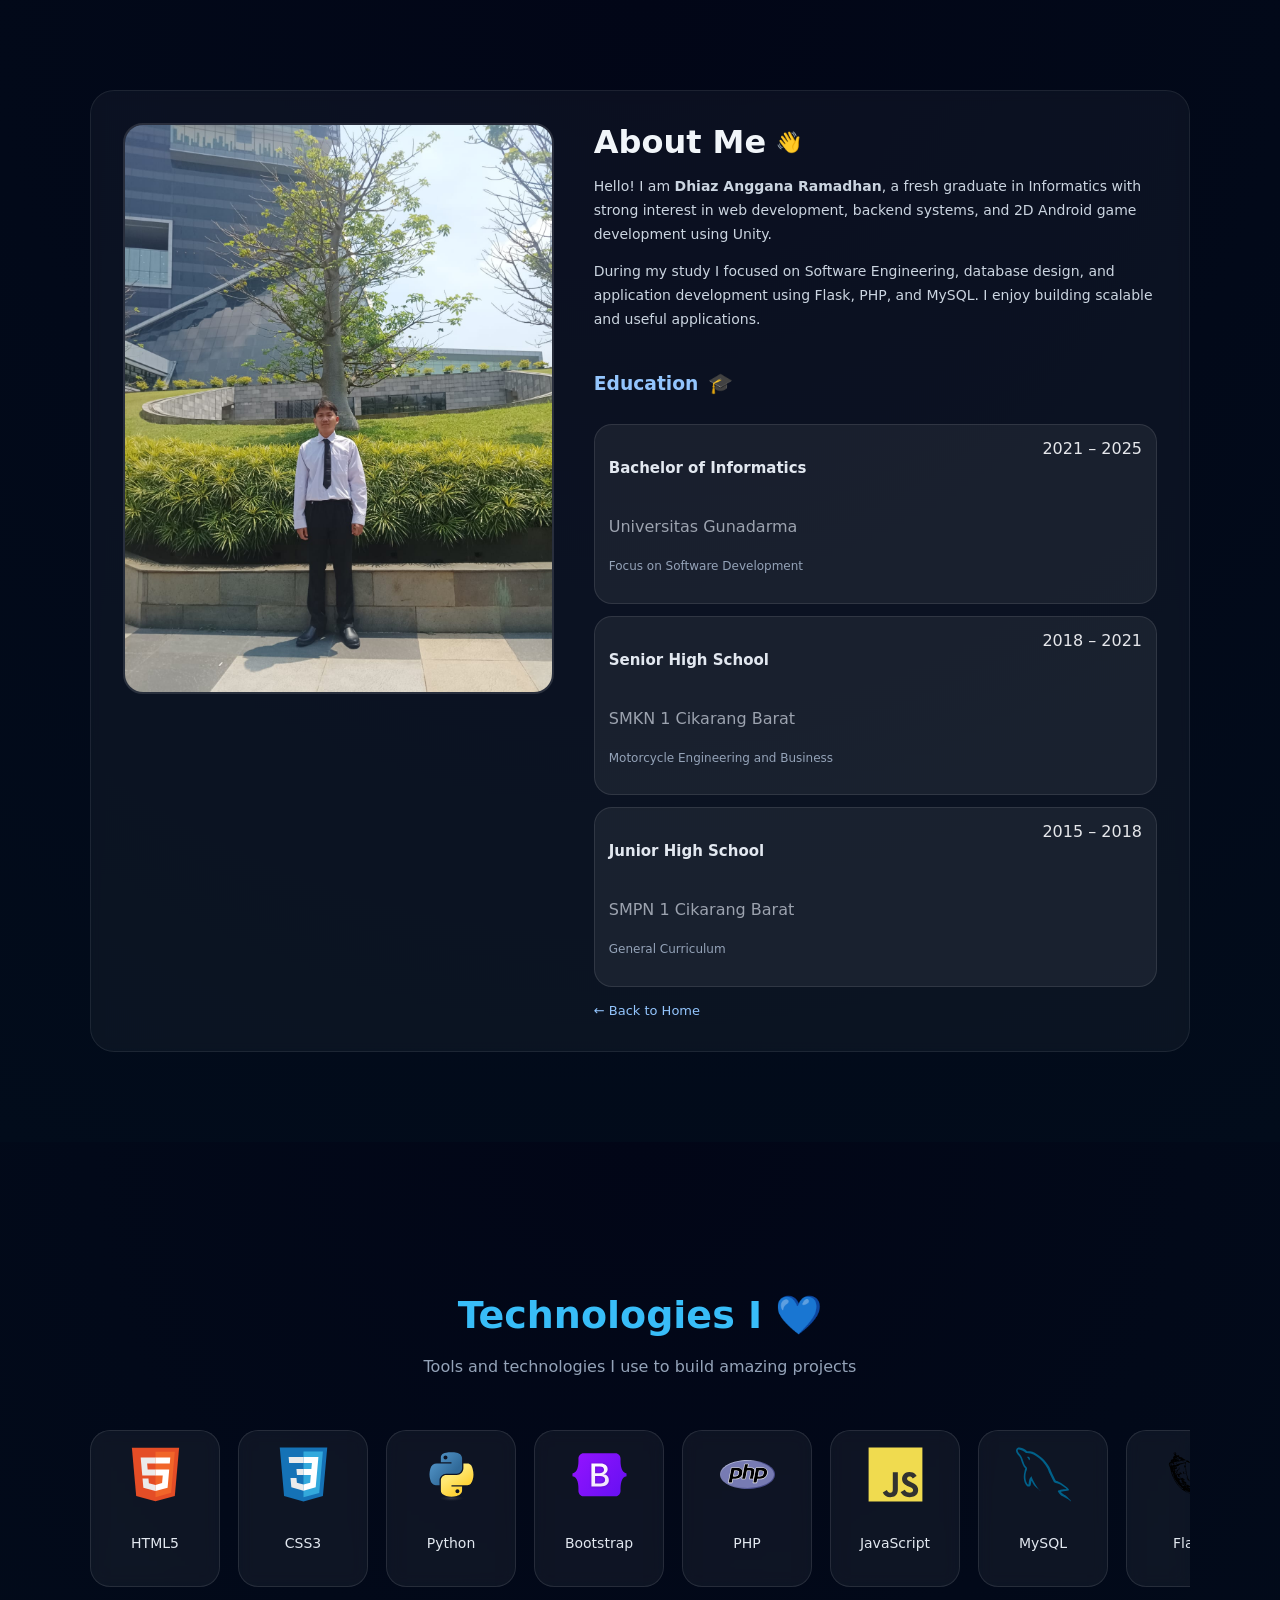
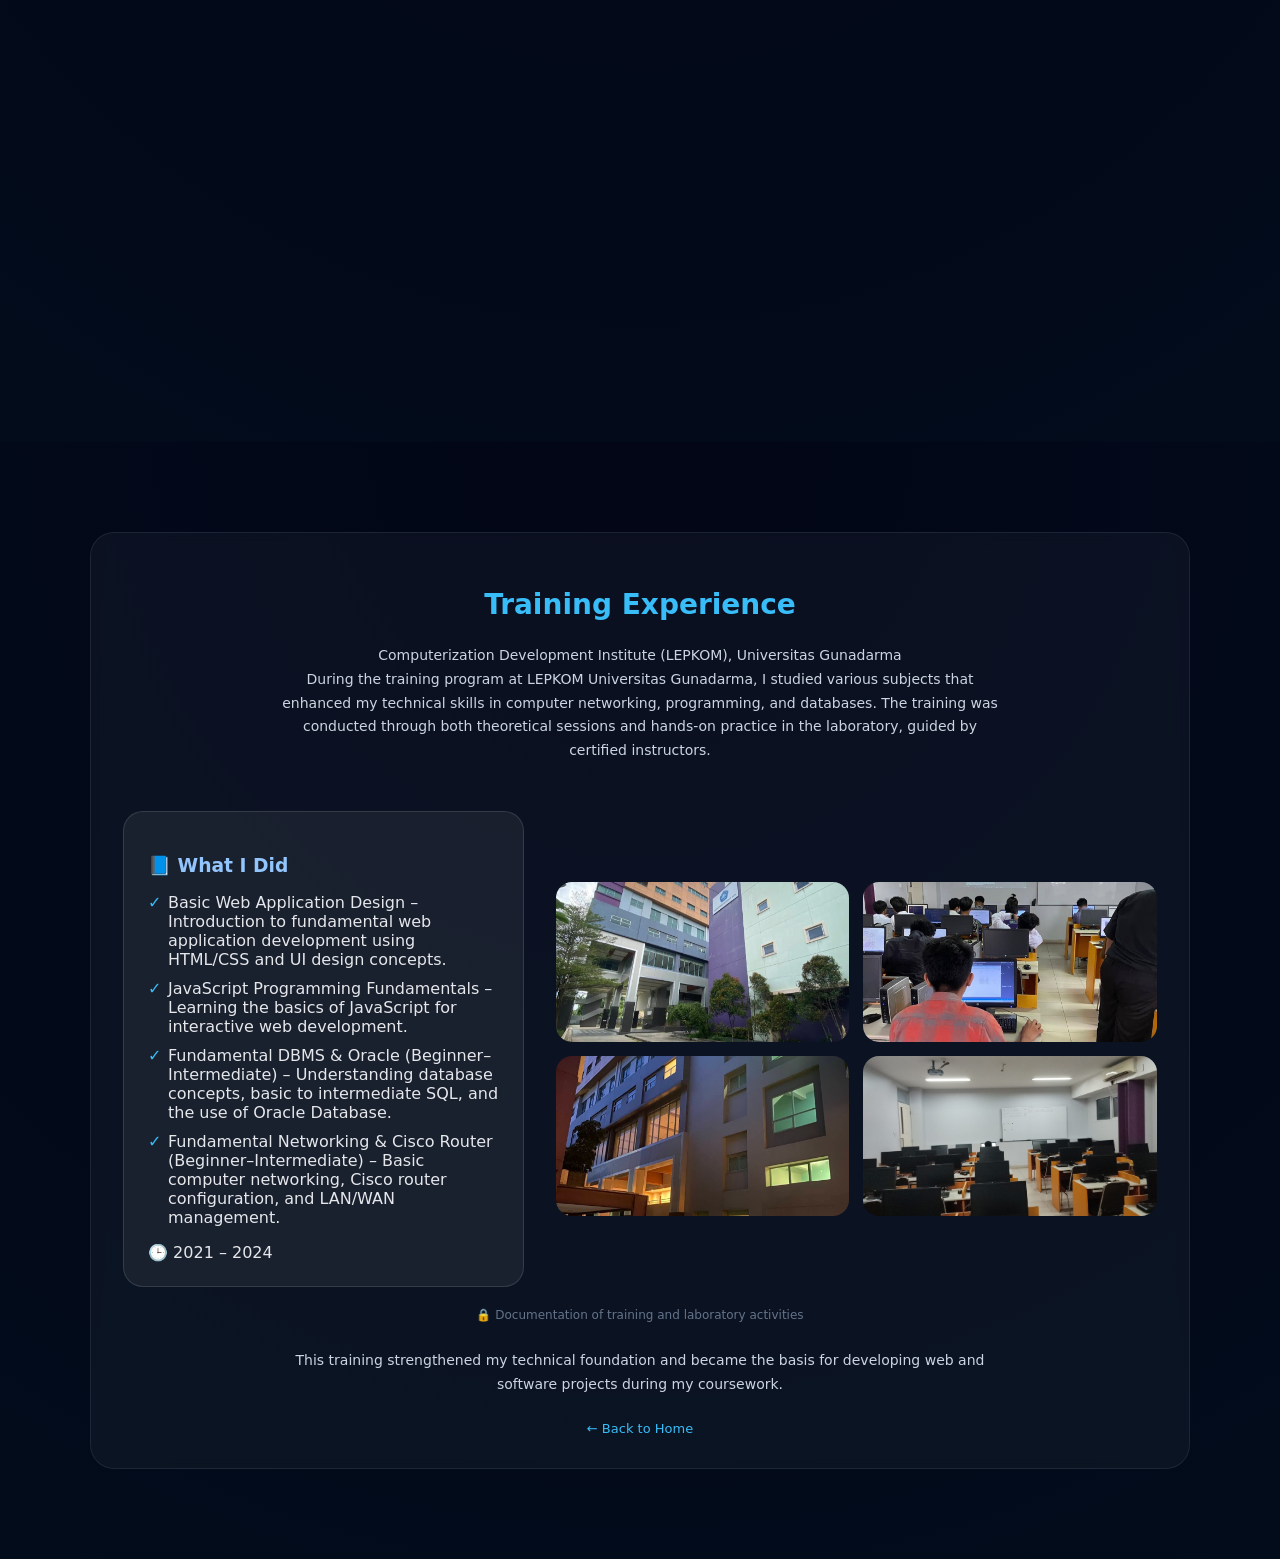
==== about-view.html @ 8e1c412b "Update portofolio" ====
<!DOCTYPE html>
<html lang="en">
<head>
  <meta charset="UTF-8">
  <title>About Me - Dhiaz</title>

  <link rel="stylesheet" href="css/style.css">
  <link rel="stylesheet" href="css/about-view.css">
</head>

<body>

  <section class="about-section">

    <div class="about-view">

      <div class="about-container">

        <div class="about-left">
          <div class="img-wrapper">
            <img src="assets/img/profile.jpg" alt="Dhiaz profile">
          </div>
        </div>

        <div class="about-right">

          <div class="about-header">
            <h2>About Me</h2>
            <span class="wave">👋</span>
          </div>

          <p class="about-text">
            Hello! I am <strong>Dhiaz Anggana Ramadhan</strong>, a fresh graduate in Informatics with strong interest
            in web development, backend systems, and 2D Android game development using Unity.
          </p>

          <p class="about-text">
            During my study I focused on Software Engineering, database design, and application development
            using Flask, PHP, and MySQL. I enjoy building scalable and useful applications.
          </p>

          <div class="education-title">
            <h3>Education</h3>
            <span>🎓</span>
          </div>

          <div class="education-cards">

            <div class="edu-card">
              <div class="edu-top">
                <h4>Bachelor of Informatics</h4>
                <span>2021 – 2025</span>
              </div>
              <p>Universitas Gunadarma</p>
              <p class="minor">Focus on Software Development</p>
            </div>

            <div class="edu-card">
              <div class="edu-top">
                <h4>Senior High School</h4>
                <span>2018 – 2021</span>
              </div>
              <p>SMKN 1 Cikarang Barat</p>
              <p class="minor">Motorcycle Engineering and Business</p>
            </div>

            <div class="edu-card">
              <div class="edu-top">
                <h4>Junior High School</h4>
                <span>2015 – 2018</span>
              </div>
              <p>SMPN 1 Cikarang Barat</p>
              <p class="minor">General Curriculum </p>
            </div>

          </div>

          <a class="btn-back" href="index.html">← Back to Home</a>

        </div>
      </div>
    </div>
  </section>

<section class="tech-section">

  <div class="tech-container">

    <h2 class="tech-title">
      Technologies I <span>💙</span>
    </h2>
    <p class="tech-sub">
      Tools and technologies I use to build amazing projects
    </p>

    <div class="tech-slider">

      <div class="tech-track">

        <div class="tech-card">
          <img src="assets/img/html5.svg">
          <p>HTML5</p>
        </div>

        <div class="tech-card">
          <img src="assets/img/css3.svg">
          <p>CSS3</p>
        </div>

        <div class="tech-card">
          <img src="assets/img/python.svg">
          <p>Python</p>
        </div>

        <div class="tech-card">
          <img src="assets/img/bootstrap.svg">
          <p>Bootstrap</p>
        </div>

        <div class="tech-card">
          <img src="assets/img/php.svg">
          <p>PHP</p>
        </div>

        <div class="tech-card">
          <img src="assets/img/javascript.svg">
          <p>JavaScript</p>
        </div>

        <div class="tech-card">
          <img src="assets/img/mysql.svg">
          <p>MySQL</p>
        </div>

        <div class="tech-card">
          <img src="assets/img/flask.svg">
          <p>Flask</p>
        </div>

        <div class="tech-card">
          <img src="assets/img/unity.svg">
          <p>Unity</p>
        </div>

        <div class="tech-card">
          <img src="assets/img/csharp.svg">
          <p>C Sharp</p>
        </div>

        <div class="tech-card">
          <img src="assets/img/github.svg">
          <p>GitHub</p>
        </div>

        <div class="tech-card">
          <img src="assets/img/canva.svg">
          <p>Canva</p>
        </div>

        <div class="tech-card">
          <img src="assets/img/figma.svg">
          <p>Figma</p>
        </div>

        <div class="tech-card">
          <img src="assets/img/postgresql.svg">
          <p>PostgreSQL</p>
        </div>

        <div class="tech-card">
          <img src="assets/img/vscode.svg">
          <p>VSCode</p>
        </div>

        <div class="tech-card">
          <img src="assets/img/ubuntu.svg">
          <p>Ubuntu</p>
        </div>

        <div class="tech-card">
          <img src="assets/img/react.svg">
          <p>React</p>
        </div>

        <div class="tech-card">
          <img src="assets/img/postgresql.svg">
          <p>PostgreSQL</p>
        </div>

        <div class="tech-card">
          <img src="assets/img/html5.svg">
          <p>HTML5</p>
        </div>

        <div class="tech-card">
          <img src="assets/img/css3.svg">
          <p>CSS3</p>
        </div>

        <div class="tech-card">
          <img src="assets/img/python.svg">
          <p>Python</p>
        </div>

        <div class="tech-card">
          <img src="assets/img/bootstrap.svg">
          <p>Bootstrap</p>
        </div>

        <div class="tech-card">
          <img src="assets/img/php.svg">
          <p>PHP</p>
        </div>

        <div class="tech-card">
          <img src="assets/img/javascript.svg">
          <p>JavaScript</p>
        </div>

        <div class="tech-card">
          <img src="assets/img/mysql.svg">
          <p>MySQL</p>
        </div>

        <div class="tech-card">
          <img src="assets/img/flask.svg">
          <p>Flask</p>
        </div>

        <div class="tech-card">
          <img src="assets/img/unity.svg">
          <p>Unity</p>
        </div>

        <div class="tech-card">
          <img src="assets/img/csharp.svg">
          <p>C Sharp</p>
        </div>

        <div class="tech-card">
          <img src="assets/img/github.svg">
          <p>GitHub</p>
        </div>

        <div class="tech-card">
          <img src="assets/img/canva.svg">
          <p>Canva</p>
        </div>

        <div class="tech-card">
          <img src="assets/img/figma.svg">
          <p>Figma</p>
        </div>

        <div class="tech-card">
          <img src="assets/img/postgresql.svg">
          <p>PostgreSQL</p>
        </div>

        <div class="tech-card">
          <img src="assets/img/vscode.svg">
          <p>VSCode</p>
        </div>

        <div class="tech-card">
          <img src="assets/img/ubuntu.svg">
          <p>Ubuntu</p>
        </div>

        <div class="tech-card">
          <img src="assets/img/react.svg">
          <p>React</p>
        </div>

        <div class="tech-card">
          <img src="assets/img/postgresql.svg">
          <p>PostgreSQL</p>
        </div>

      </div>
    </div>

  </div>
</section>

  <section class="assistant-section">

    <div class="assistant-container">

      <div class="assistant-header">
        <h2>Training Experience</h2>
        <p>
          Computerization Development Institute (LEPKOM), Universitas Gunadarma 
        </p>
        <p>
          During the training program at LEPKOM Universitas Gunadarma, I studied various subjects that enhanced my technical skills in computer networking, 
          programming, and databases. The training was conducted through both theoretical sessions and hands-on practice in the laboratory, guided by certified instructors.
        </p>
      </div>

      <div class="assistant-content">

        <div class="assistant-card">
          <h3>📘 What I Did</h3>
          <ul>
            <li>Basic Web Application Design – Introduction to fundamental web application development using HTML/CSS and UI design concepts.</li>
            <li>JavaScript Programming Fundamentals – Learning the basics of JavaScript for interactive web development.</li>
            <li>Fundamental DBMS & Oracle (Beginner–Intermediate) – Understanding database concepts, basic to intermediate SQL, and the use of Oracle Database.</li>
            <li>Fundamental Networking & Cisco Router (Beginner–Intermediate) – Basic computer networking, Cisco router configuration, and LAN/WAN management.</li>
          </ul>
          <span class="assistant-period">🕒 2021 – 2024</span>
        </div>

        <div class="assistant-gallery">
          <img src="assets/img/lepkom3.jpg" alt="Teaching assistant activity">
          <img src="assets/img/lepkom1.jpg" alt="Teaching assistant activity">
          <img src="assets/img/lepkom4.jpg" alt="Teaching assistant activity">
          <img src="assets/img/lepkom2.jpg" alt="Teaching assistant activity">
        </div>

      </div>     

      <p class="assistant-note">🔒 Documentation of training and laboratory activities</p>

      <p class="assistant-desc">
        This training strengthened my technical foundation and became the basis for developing web and software projects during my coursework.
      </p> 

      <a class="btn-center" href="index.html">← Back to Home</a>

    </div>
  </section>

</body>
</html>
---- css/style.css ----
:root {
      --bg: #0b0f14;
      --card: #111827;
      --text: #e5e7eb;
      --muted: #9ca3af;
      --accent: #38bdf8;
    }

    * { box-sizing: border-box; }

    body {
      margin: 0;
      font-family: Inter, system-ui, -apple-system, Segoe UI, Roboto;
      background: linear-gradient(180deg, #0b0f14, #020617);
      color: var(--text);
    }

    a { color: var(--accent); text-decoration: none; }

    .header {
      padding: 80px 24px;
      max-width: 1100px;
      margin: auto;
    }

    .header-nav {
      display: flex;
      justify-content: space-between;
      align-items: center;
      margin-bottom: 60px;
    }

    .logo {
      font-weight: 700;
      color: #38bdf8;
    }

    .nav-links {
      display: flex;
      gap: 24px;
    }

    .nav-links a {
      color: var(--muted);
      transition: .3s;
    }

    .nav-links a:hover {
      color: var(--accent);
    }

    .hero-header {
      display: grid;
      grid-template-columns: 1.2fr .8fr;
      gap: 48px;
      align-items: center;
    }

    .hero-left h1 {
      font-size: 44px;
      margin: 12px 0;
    }

    .accent-text {
      color: var(--accent);
    }

    .hero-card {
      text-align: center;
      padding: 32px;
      border-radius: 20px;

      background: rgba(255,255,255,0.05);
      backdrop-filter: blur(10px);

      border: 1px solid rgba(255,255,255,.08);
      box-shadow: 0 0 40px rgba(56,189,248,.15);

      transition: .3s;
    }

    .hero-card:hover {
      transform: translateY(-6px);
    }

    @media (max-width: 768px) {
      .hero-header {
        grid-template-columns: 1fr;
        text-align: center;
      }

      .cta {
        justify-content: center;
      }
    }

    .badge {
      display: inline-block;
      padding: 6px 10px;
      border: 1px solid #1f2937;
      border-radius: 999px;
      color: var(--muted);
    }

    h1 { font-size: 40px; margin: 12px 0; }

    p { color: var(--muted); line-height: 1.7; }

    .cta {
      display: flex;
      gap: 12px;
      margin-top: 20px;
    }

    .btn {
      padding: 12px 16px;
      border-radius: 12px;
      border: 1px solid #1f2937;
      background: #020617;
      color: var(--text);
      cursor: pointer;   
    }

    .btn.primary {
      background: linear-gradient(135deg, #38bdf8, #22d3ee);
      color: #020617;
      border: none;
    }

    .btn.prima {
      background: linear-gradient(135deg, #38f852, #22ee3d);
      color: #020617;
      border: none;
    }

    .btn.detail {
      background: #1e40af;     
      border: none;
      color: #e0f2fe;
    }

    .btn.detail:hover {
      background: #2563eb;      
      transform: translateY(-2px);
    }

    .section {
      max-width: 1100px;   
      margin: 0 auto;      
      padding: 100px 24px; 
    }

    .section h2 {
      text-align: left;      
      font-size: 24px;       
      font-weight: 600;
      margin-bottom: 24px;   
      color: #e5e7eb;
    }    

    .grid { display: grid; gap: 16px; }

    .about-cta {
      margin-top: 16px;
      display: flex;
      justify-content: flex-start;
      gap: 12px;
    }
    
    .about-section .btn {
      cursor: pointer;
    }    

    .skills {
      display: grid;
      grid-template-columns: repeat(4, 1fr); 
      gap: 24px;
    }      

    .card {
      background: linear-gradient(180deg, #020617, #020617) padding-box,
                  linear-gradient(135deg, #1f2937, #020617) border-box;
      border: 1px solid transparent;
      border-radius: 16px;
      padding: 16px;
    }

    .skills .card {
      position: relative;
      padding: 24px;
      border-radius: 20px;
      background: linear-gradient(180deg, #020617, #020617) padding-box,
                  linear-gradient(135deg, rgba(56,189,248,.5), rgba(14,165,233,.1)) border-box;
      border: 1px solid transparent;
      transition: all 0.3s ease;
      overflow: hidden;
    }

    .skills .card::before {
      content: "";
      position: absolute;
      inset: 0;
      background: radial-gradient(circle at top left, rgba(56,189,248,.15), transparent 60%);
      opacity: 0;
      transition: opacity 0.3s ease;
    }

    .skills .card:hover::before {
      opacity: 1;
    }

    .skills .card:hover {
      transform: translateY(-6px);
      box-shadow: 0 20px 40px rgba(56,189,248,.15);
    }

    .skills h3 {
      margin-top: 0;
      font-size: 20px;
      color: #e0f2fe;
    }

    .skills p {
      margin-bottom: 0;
      font-size: 14px;
      color: var(--muted);
    }

    .skills-tags {
      display: flex;
      flex-wrap: wrap;
      gap: 8px;
      margin-top: 12px;
    }

    .skills-tags span {
      font-size: 12px;
      padding: 6px 10px;
      border-radius: 999px;
      background: rgba(56,189,248,.1);
      color: #bae6fd;
      border: 1px solid rgba(56,189,248,.3);
    }

    .projects {
      grid-template-columns: repeat(auto-fit, minmax(280px, 1fr));
    }

    .projects .card {
      position: relative;
      overflow: hidden;
      transition: all 0.35s ease;
    }

    .projects .card:hover {
      transform: translateY(-8px);
      box-shadow:
      0 20px 40px rgba(56,189,248,.18),
      inset 0 0 0 1px rgba(56,189,248,.25);
    }
    
    .projects .card::before {
      content: "";
      position: absolute;
      inset: 0;
      border-radius: 16px;
      padding: 1px;
      background: linear-gradient(135deg, transparent, rgba(56,189,248,.8), transparent);
      opacity: 0;
      transition: opacity 0.35s ease;
      pointer-events: none;
    }

    .projects .card:hover::before {
      opacity: 1;
    }

    .projects .card::after {
      content: "";
      position: absolute;
      inset: -1px;
      border-radius: 16px;
      background: linear-gradient(120deg, transparent, #38bdf8, transparent);
      opacity: 0;
      animation: borderMove 2s linear infinite;
      pointer-events: none;
    }

    .projects .card:hover::after {
      opacity: .6;
    }

    .thumb {
      width: 100%;
      height: 160px;
      border-radius: 12px;
      overflow: hidden;
      margin-bottom: 12px;
      border: 1px dashed #1f2937;
      position: relative;
    }

    .thumb::after {
      content: "";
      position: absolute;
      top: 0;
      left: -120%;
      width: 60%;
      height: 100%;
      background: linear-gradient(
        120deg,
        transparent,
        rgba(255,255,255,0.35),
        transparent
      );

      transform: skewX(-25deg);
      animation: shineMove 3.5s linear infinite;
      pointer-events: none;
    }

    .thumb img {
      width: 100%;
      height: 100%;
      object-fit: cover;
      display: block;
    }

    .tags {
      display: flex;
      gap: 8px;
      flex-wrap: wrap;
    }

    .tag {
      font-size: 12px;
      padding: 4px 8px;
      border: 1px solid #1f2937;
      border-radius: 999px;
      color: var(--muted);
    }

    .profile-img {
      width: 140px;
      height: 140px;
      object-fit: cover;
      border-radius: 50%;
      border: 3px solid var(--accent);
      margin-bottom: 12px;
    }

    .modal {
      display: none;
      position: fixed;
      inset: 0;
      background: rgba(0,0,0,0.7);
      backdrop-filter: blur(4px);
      z-index: 999;

      justify-content: center;
      align-items: center;
    }

    .modal-content {
      background: #020617;
      width: 90%;
      max-width: 1000px;
      height: 85vh;

      padding: 24px;
      border-radius: 18px;
      color: var(--text);

      position: relative;
      overflow-y: auto;

      display: flex;
      flex-direction: column;
    }

    .modal-content img {
      width: 100%;
      border-radius: 12px;
      margin: 16px 0;
      transition: transform .35s ease;
    }

    .modal-content img:hover {
      transform: scale(1.04);
    }

    .close {
      position: absolute;
      top: 16px;
      right: 20px;
      font-size: 28px;
      cursor: pointer;
    }

    .github-wrapper {
      display: flex;
      justify-content: center;
    }

    .github-btn {
      display: grid;
      grid-auto-flow: column;
      place-content: center;
      align-items: center;
      gap: 8px;

      width: 100%;
      max-width: 360px;

      padding: 12px 20px;
      margin-top: 5px;

      background: transparent;
      border: 1px solid rgba(255,255,255,0.2);
      border-radius: 10px;

      color: #e5e7eb;
      font-size: 15px;
      font-weight: 600;
      text-decoration: none;

      transition: all 0.25s ease;
    }

    .github-btn:hover {
      background: rgba(255,255,255,0.05);
      border-color: #38bdf8;
      color: #38bdf8;
    }

    .github-icon {
      width: 20px;
      height: 20px;
      display: block;
      filter: invert(1);
    }

    .github-text {
      display: block;
      text-align: center;
    }

    @media (max-width: 768px) {
      h1 {
        font-size: 32px;
      }
    }

    @keyframes shineMove {
      0%   { left: -120%; }
      100% { left: 150%; }
    }

    @keyframes borderMove {
      0%   { transform: translateX(-100%); }
      100% { transform: translateX(100%); }
    }

    .cert-section {
      overflow: hidden;
    }
    
    .cert-wrapper {
      overflow: hidden;
    }
    
    .cert-track {
      display: flex;
      gap: 24px;
      width: max-content;
      align-items: stretch;
      animation: infiniteScroll 40s linear infinite;
    }
    
    .cert-card {
      position: relative;
      width: 280px;
      min-height: 260px;
      padding: 24px;
      border-radius: 16px;
    
      background: linear-gradient(145deg, #0a1a2f, #020c1b);
      box-shadow: 0 10px 30px rgba(0, 0, 0, 0.4);
    
      display: flex;
      flex-direction: column;
    
      transform: translateZ(0);
      backface-visibility: hidden;
    
      border: 2px solid transparent;
      background-clip: padding-box;
      z-index: 1;
      overflow: hidden; 
    }
    
    .cert-card h3 {
      font-size: 18px;
      margin-bottom: 8px;
    }
    
    .cert-card::before {
      content: "";
      position: absolute;
      top: -2px;
      left: -2px;
      right: -2px;
      bottom: -2px;
      border-radius: 18px;
    
      background: linear-gradient(135deg, #FFD700, #FFA500, #FFFACD, #FFD700);
      z-index: -1;
    
      opacity: 0.6;
      filter: blur(4px);
    
      animation: starGlow 3s ease-in-out infinite;
    }
    
    .cert-org {
      font-size: 14px;
      opacity: 0.85;
    }
    
    .cert-year {
      margin: 12px 0 auto;
      color: #4fc3f7;
      font-weight: 600;
    }
    
    .cert-btn {
      align-self: flex-start;
      display: inline-block;
      margin-top: 16px;
      padding: 10px 18px;
      border-radius: 999px;
      
      font-size: 13px;
      font-weight: 600;
      color: #020617;
      background: linear-gradient(135deg, #f50d21, #e90e2b);
      text-decoration: none;
      
      border: none;
      outline: none;
      box-sizing: border-box;
    
      cursor: pointer;
      
      backface-visibility: hidden;
      will-change: transform, box-shadow;
      -webkit-font-smoothing: antialiased;
      -moz-osx-font-smoothing: grayscale;
      
      transition: transform 0.25s ease, box-shadow 0.25s ease;
    }    
    
    .cert-btn:hover {
      box-shadow: 0 12px 30px rgba(56,189,248,0.35);
    }
    
    .modal-cert {
      width: 100%;
      height: 100%;
    }    
    
    .modal-cert iframe {
      width: 100%;
      height: 100%;
      border-radius: 10px;
      flex: 1;
    }
    
    @keyframes infiniteScroll {
      from {
        transform: translateX(0);
      }
      to {
        transform: translateX(-50%);
      }
    }
    
    .cert-wrapper:hover .cert-track {
      animation-play-state: paused;
    }
    
    @media (max-width: 1024px) {
      .skills {
        grid-template-columns: repeat(2, 1fr);
      }
    }
    
    @media (max-width: 640px) {
      .skills {
        grid-template-columns: 1fr;
      }
    }
    
    @keyframes starGlow {
      0% {
        opacity: 0.2;
        filter: blur(2px);
      }
      50% {
        opacity: 0.9;
        filter: blur(6px);
      }
      100% {
        opacity: 0.2;
        filter: blur(2px);
      }
    }    

    .footer {
      background: linear-gradient(180deg, #020617, #020c1b);
      color: #cbd5f5;
      margin-top: 0;
      padding: 24px; 
    }    
    
    .footer-grid {
      max-width: 1100px;
      margin: auto;
      display: grid;
      grid-template-columns: 2fr 1.2fr 1.8fr;
      gap: 48px;
    }    
    
    .footer h3 {
      font-size: 20px;
      margin-bottom: 12px;
      color: #e5e7eb;
    }
    
    .footer h4 {
      font-size: 16px;
      margin-bottom: 16px;
      color: #93c5fd;
    }
    
    .footer-about p {
      font-size: 14px;
      line-height: 1.6;
      color: #9ca3af;
    }
    
    .footer-social {
      display: flex;
      gap: 12px;
      margin-top: 16px;
    }
    
    .footer-social a {
      width: 40px;
      height: 40px;
      border-radius: 50%;
      background: rgba(255,255,255,0.06);
      display: flex;
      align-items: center;
      justify-content: center;
      transition: all 0.25s ease;
    }
    
    .footer-social img {
      width: 18px;
      height: 18px;
      filter: invert(1);
    }
    
    .footer-social a:hover {
      background: #38bdf8;
      transform: translateY(-3px);
    }

    .footer-links { 
      text-align: left; 
    }
    
    .footer-links a {
      display: block;
      color: #9ca3af;
      margin-bottom: 10px;
      font-size: 14px;
      transition: color 0.2s ease;
    }
    
    .footer-links a:hover {
      color: #38bdf8;
    }

    .footer-contact {
      text-align: left;
    }    
    
    .footer-contact .contact-item {
      display: flex;
      align-items: center;
      justify-content: flex-start;
      gap: 10px;
      margin-bottom: 12px;
      font-size: 14px;
    }
    
    .footer-contact img {
      width: 18px;
      height: 18px;
      opacity: 0.85;
    }
    
    .footer-contact a {
      color: #9ca3af;
    }
    
    .footer-contact a:hover {
      color: #38bdf8;
    }
    
    .footer-bottom {
      margin-top: 48px;
      padding-top: 24px;
      border-top: 1px solid rgba(255,255,255,0.1);
      text-align: center;
      font-size: 13px;
      color: #64748b;
    }
    
    @media (max-width: 768px) {
      .footer-grid {
        grid-template-columns: 1fr;
        gap: 32px;
      }
    }
---- css/about-view.css ----
.about-section,
.assistant-section {
  width: 100%;
  min-height: 100vh;
  padding: 90px 24px;

  background: radial-gradient(circle at top, #020617, #020c1b);
}

.about-view,
.assistant-container {
  max-width: 1100px;
  margin: auto;
  padding: 32px;

  background: rgba(255, 255, 255, 0.04);

  border-radius: 24px;
  border: 1px solid rgba(255, 255, 255, 0.08);

  backdrop-filter: blur(6px);

  transition: 0.3s ease;
}

.about-view:hover,
.assistant-container:hover {
  transform: translateY(-4px);
  border-color: rgba(56, 189, 248, 0.35);
}

.about-container {
  display: grid;
  grid-template-columns: 1.3fr 1.7fr;
  gap: 40px;
}

.img-wrapper {
  border-radius: 20px;
  overflow: hidden;
  border: 2px solid rgba(255,255,255,.12);
}

.img-wrapper img {
  width: 100%;
  display: block;
}

.about-header,
.education-title {
  display: flex;
  align-items: center;
  gap: 10px;
}

.about-header h2 {
  font-size: 32px;
  color: #f1f5f9;
  margin: 0;
}

.wave,
.education-title span {
  font-size: 20px;
  display: flex;
  align-items: center;
}

.about-text {
  font-size: 14px;
  line-height: 1.7;
  color: #cbd5e1;
  margin-bottom: 10px;
}

.education-title {
  margin: 22px 0 12px;
  color: #93c5fd;
}

.education-cards {
  display: grid;
  gap: 12px;
}

.edu-card {
  background: rgba(255,255,255,.06);
  border-radius: 18px;
  padding: 14px;
  border: 1px solid rgba(255,255,255,.1);
}

.edu-top {
  display: flex;
  justify-content: space-between;
}

.edu-card h4 {
  font-size: 15px;
  color: #e2e8f0;
}

.minor {
  font-size: 12px;
  color: #94a3b8;
}

.btn-back {
  display: inline-block;
  margin-top: 16px;
  font-size: 13px;
  color: #93c5fd;
}

.btn-center {
  display: block;
  width: fit-content;
  margin: 24px auto 0;
  font-size: 13px;
}

.tech-section {
  padding: 120px 24px;
  min-height: 100vh;
  background: radial-gradient(circle at top, #020617, #020c1b);
  text-align: center;
}

.tech-container {
  max-width: 1100px;
  margin: auto;
}

.tech-title {
  font-size: 38px;
  font-weight: 700;
  color: #38bdf8;
  margin-bottom: 10px;
}

.tech-sub {
  color: #94a3b8;
  margin-bottom: 50px;
}

.tech-slider {
  width: 100%;
  overflow: hidden;
  position: relative;
}

.tech-track {
  display: flex;
  gap: 18px;
  width: max-content;

  animation: techScroll 30s linear infinite;
}

.tech-track:hover {
  animation-play-state: paused;
}

.tech-card {
  min-width: 130px;     
  flex-shrink: 0;

  padding: 16px;
  border-radius: 20px;

  background: rgba(255,255,255,0.05);
  backdrop-filter: blur(8px);

  border: 1px solid rgba(255,255,255,0.1);

  transition: 0.3s ease;
  cursor: pointer;
}

.tech-card img {
  width: 55px;
  height: 55px;
  object-fit: contain;
  margin-bottom: 12px;
}

.tech-card p {
  color: #e2e8f0;
  font-size: 14px;
}

/* hover effect */
.tech-card:hover {
  transform: translateY(1.05);
  border-color: #38bdf8;
  box-shadow: 0 0 25px rgba(56,189,248,.4);
}

@keyframes techScroll {
  from {
    transform: translateX(0);
  }
  to {
    transform: translateX(-50%);
  }
}

.assistant-header {
  text-align: center;
  margin-bottom: 48px;
}

.assistant-desc {
  max-width: 720px;
  margin: 24px auto 10px;
  font-size: 14px;
  line-height: 1.7;
  color: #cbd5e1;
  text-align: center;
}

.assistant-header h2 {
  font-size: 28px;
  color: #38bdf8;
}

.assistant-header p {
  max-width: 720px;
  margin: auto;
  font-size: 14px;
  line-height: 1.7;
  color: #cbd5e1;
}

.assistant-content {
  display: grid;
  grid-template-columns: 1.2fr 1.8fr;
  gap: 32px;
  align-items: center;
}

.assistant-card {
  background: rgba(255,255,255,.06);
  border: 1px solid rgba(255,255,255,.12);
  border-radius: 20px;
  padding: 24px;
}

.assistant-card h3 {
  color: #93c5fd;
  margin-bottom: 16px;
}

.assistant-card ul {
  list-style: none;
  padding: 0;
}

.assistant-card li {
  padding-left: 20px;
  margin-bottom: 10px;
  position: relative;
}

.assistant-card li::before {
  content: "✓";
  position: absolute;
  left: 0;
  color: #38bdf8;
}

.assistant-gallery {
  display: grid;
  grid-template-columns: repeat(2, 1fr);
  gap: 14px;
}

.assistant-gallery img {
  width: 100%;
  height: 160px;
  object-fit: cover;
  border-radius: 16px;
}

.assistant-note {
  text-align: center;
  margin-top: 18px;
  font-size: 12px;
  color: #64748b;
}

@media (max-width: 768px) {
  .about-container,
  .assistant-content {
    grid-template-columns: 1fr;
  }
}
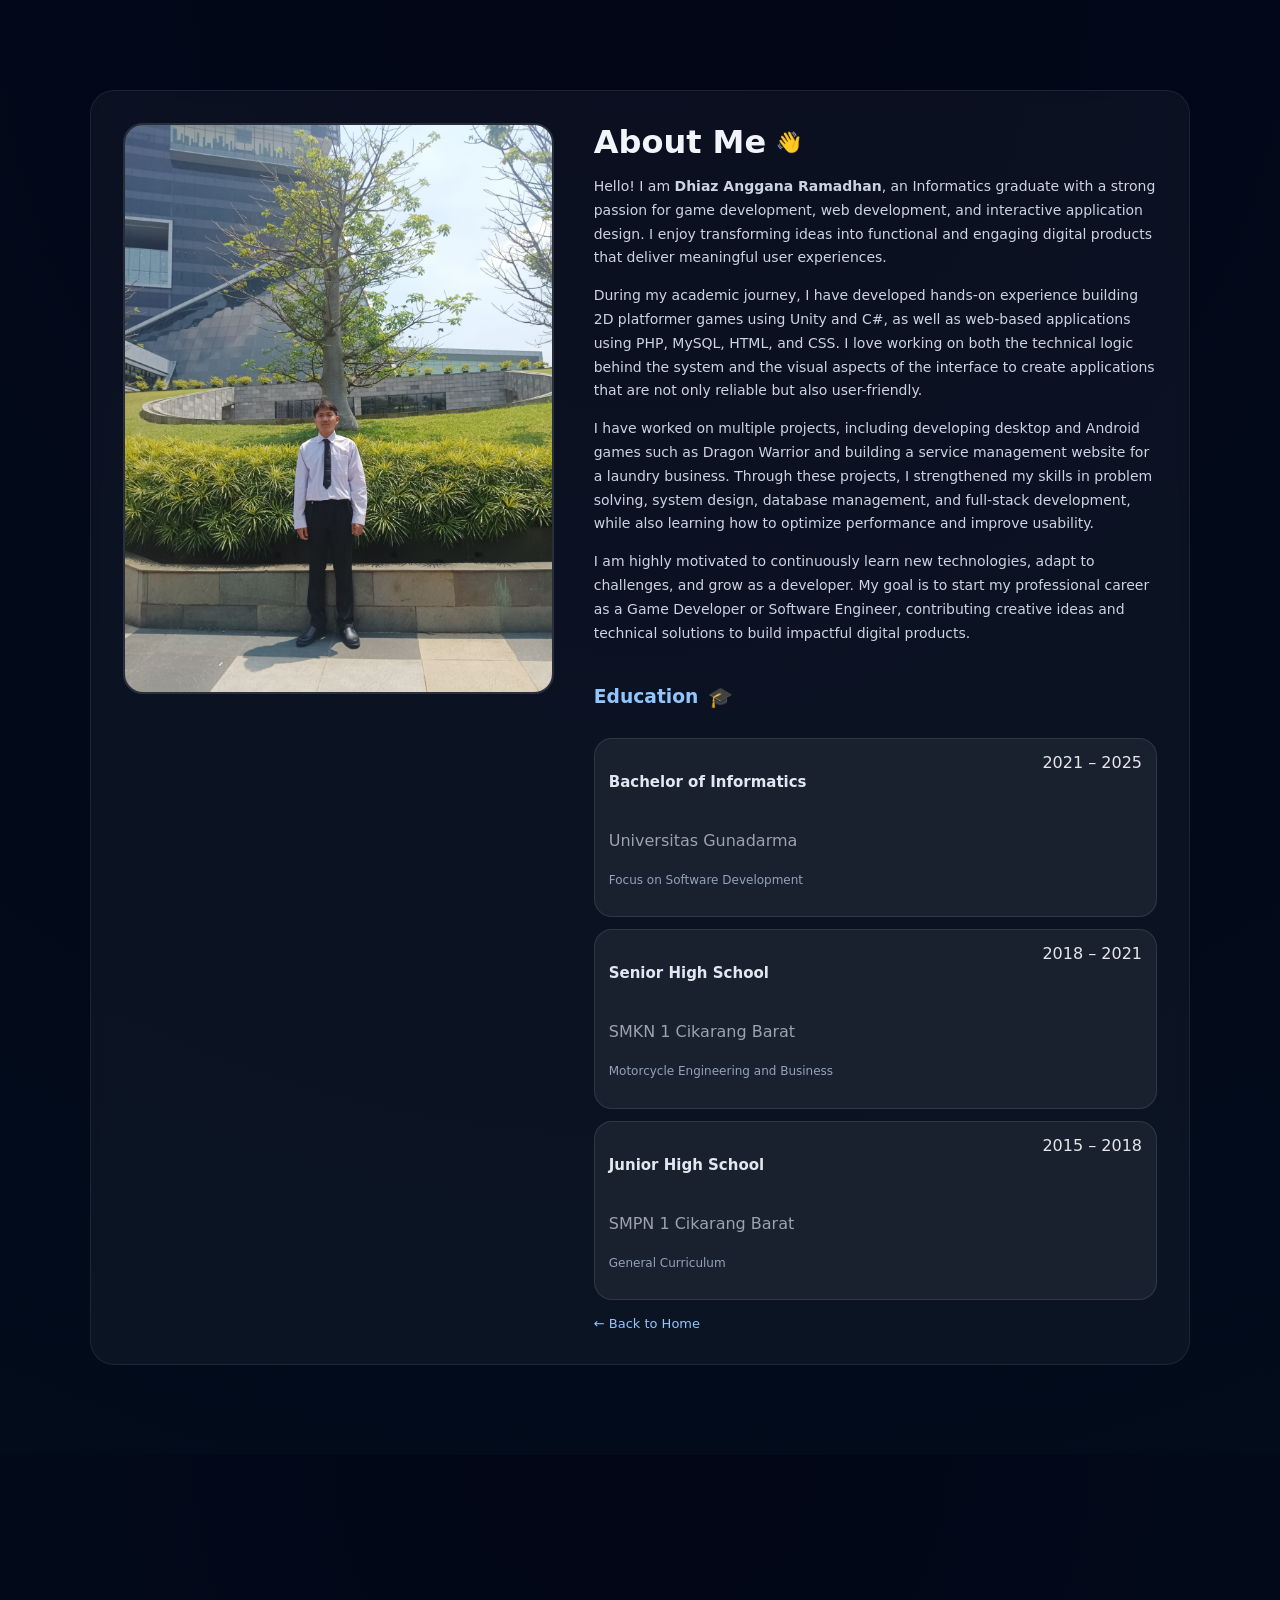
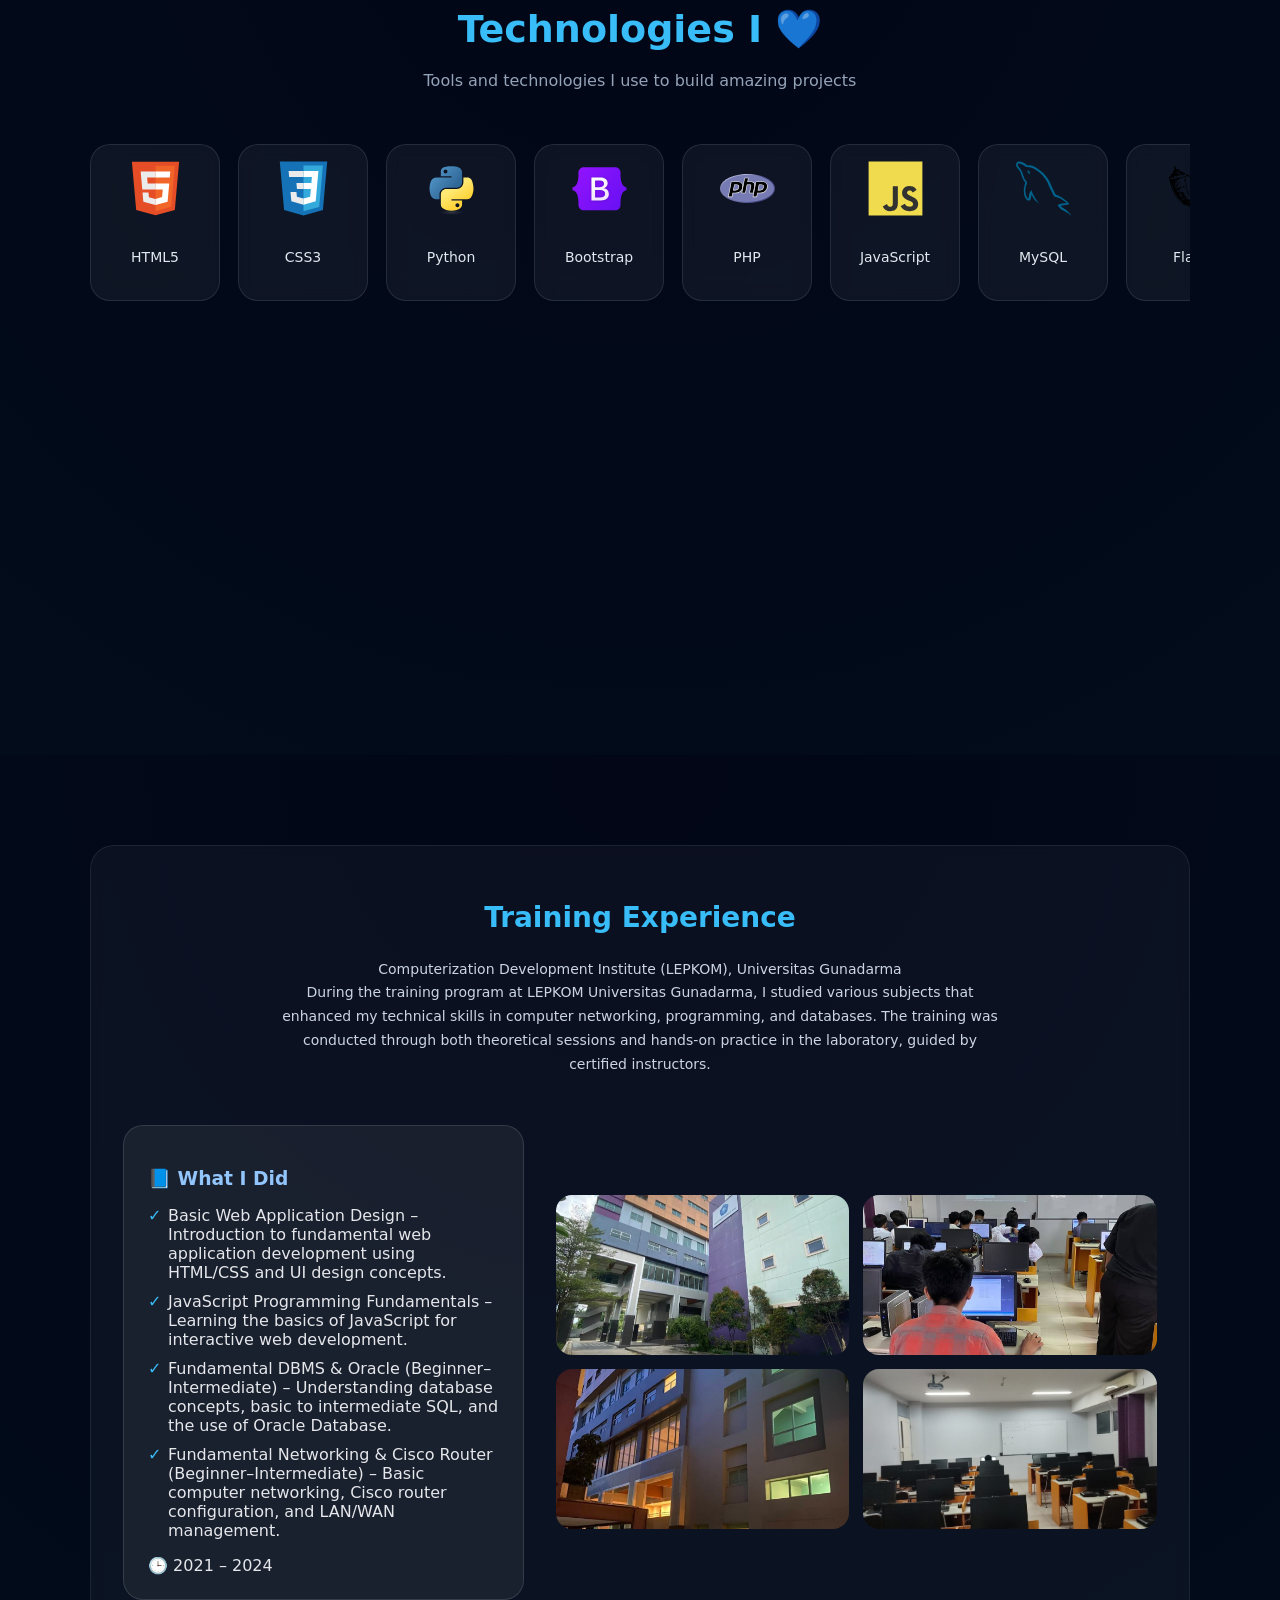
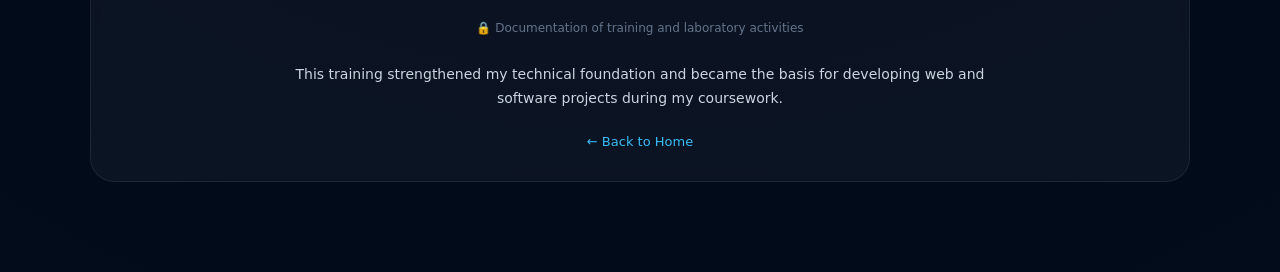
==== commit 5795771f: "Update portofolio" ====
--- a/about-view.html
+++ b/about-view.html
@@ -30,13 +30,23 @@
           </div>
 
           <p class="about-text">
-            Hello! I am <strong>Dhiaz Anggana Ramadhan</strong>, a fresh graduate in Informatics with strong interest
-            in web development, backend systems, and 2D Android game development using Unity.
+            Hello! I am <strong>Dhiaz Anggana Ramadhan</strong>, an Informatics graduate with a strong passion for game development, web development, and interactive application design. 
+            I enjoy transforming ideas into functional and engaging digital products that deliver meaningful user experiences.
           </p>
 
           <p class="about-text">
-            During my study I focused on Software Engineering, database design, and application development
-            using Flask, PHP, and MySQL. I enjoy building scalable and useful applications.
+            During my academic journey, I have developed hands-on experience building 2D platformer games using Unity and C#, as well as web-based applications using PHP, MySQL, HTML, and CSS. 
+            I love working on both the technical logic behind the system and the visual aspects of the interface to create applications that are not only reliable but also user-friendly.
+          </p>
+
+          <p class="about-text">
+            I have worked on multiple projects, including developing desktop and Android games such as Dragon Warrior and building a service management website for a laundry business. 
+            Through these projects, I strengthened my skills in problem solving, system design, database management, and full-stack development, while also learning how to optimize performance and improve usability.
+          </p>
+
+          <p class="about-text">
+            I am highly motivated to continuously learn new technologies, adapt to challenges, and grow as a developer. My goal is to start my professional career as a Game Developer or Software Engineer, 
+            contributing creative ideas and technical solutions to build impactful digital products.
           </p>
 
           <div class="education-title">
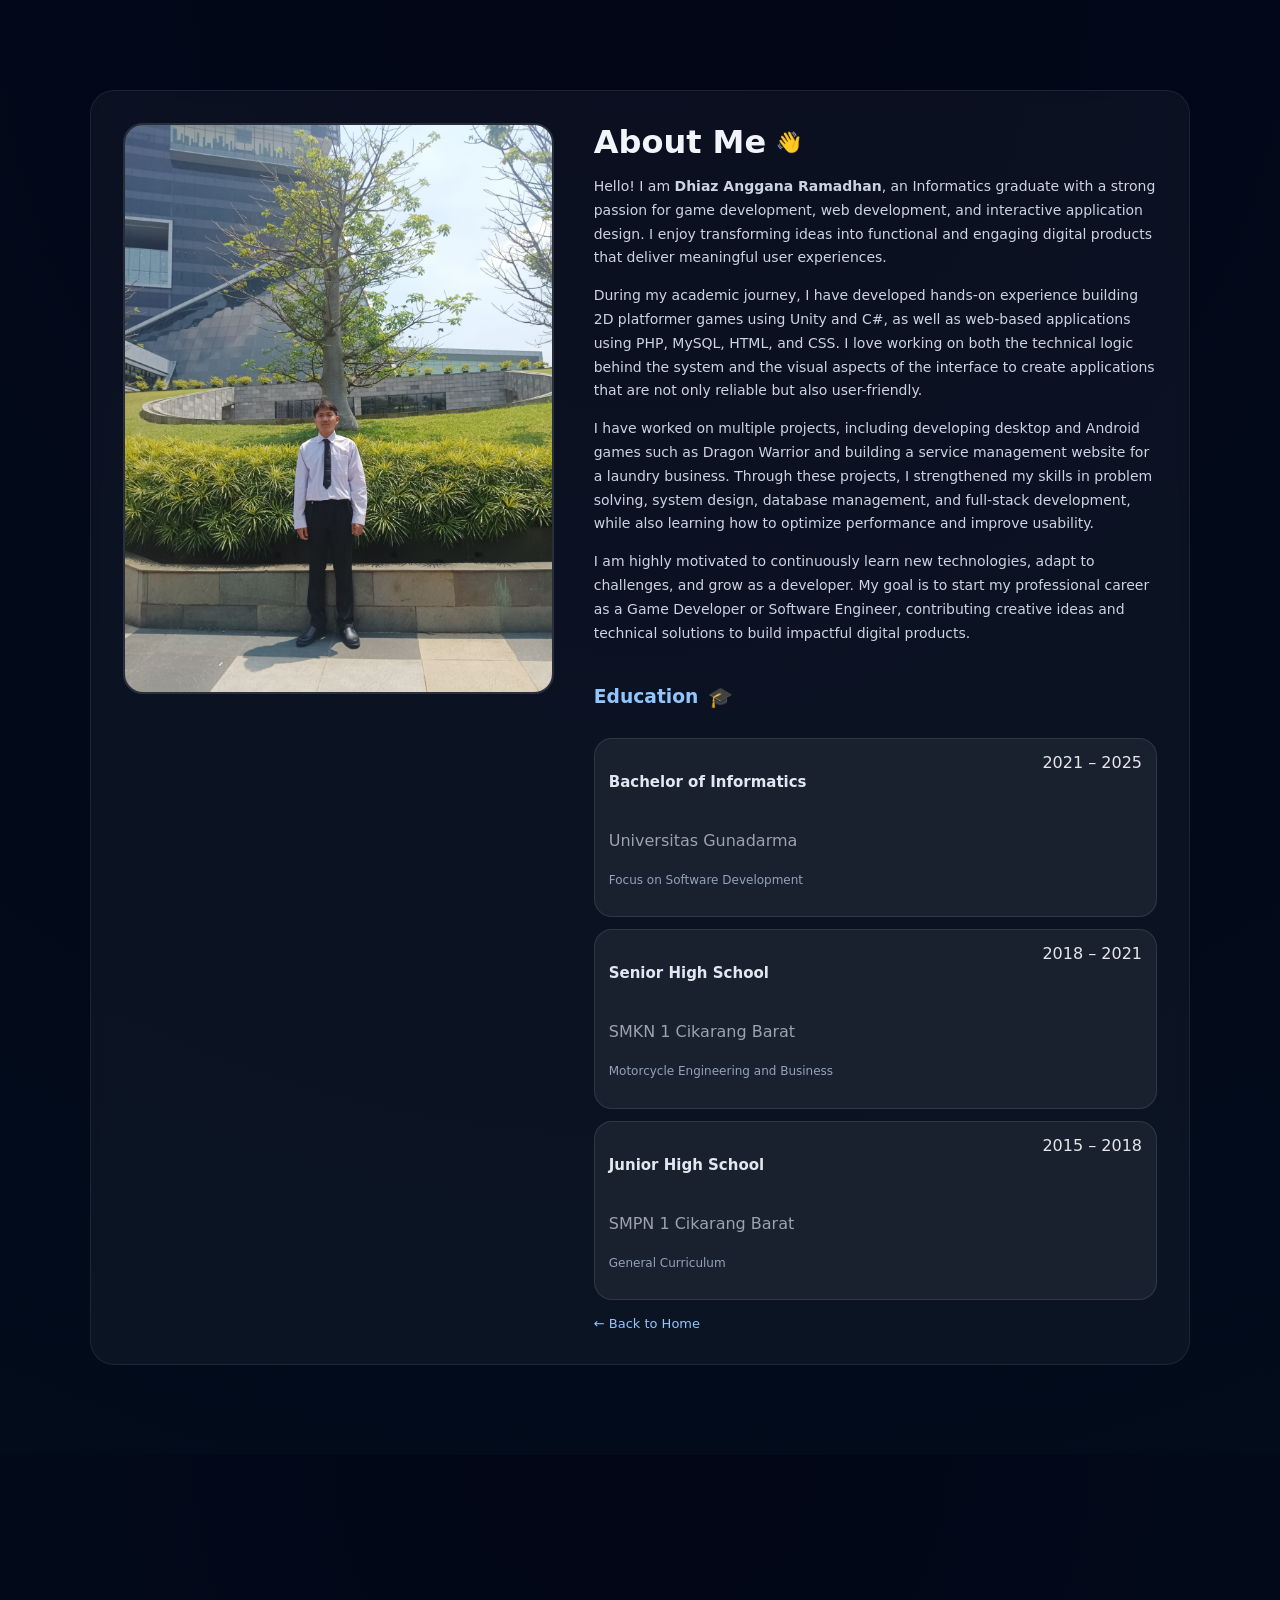
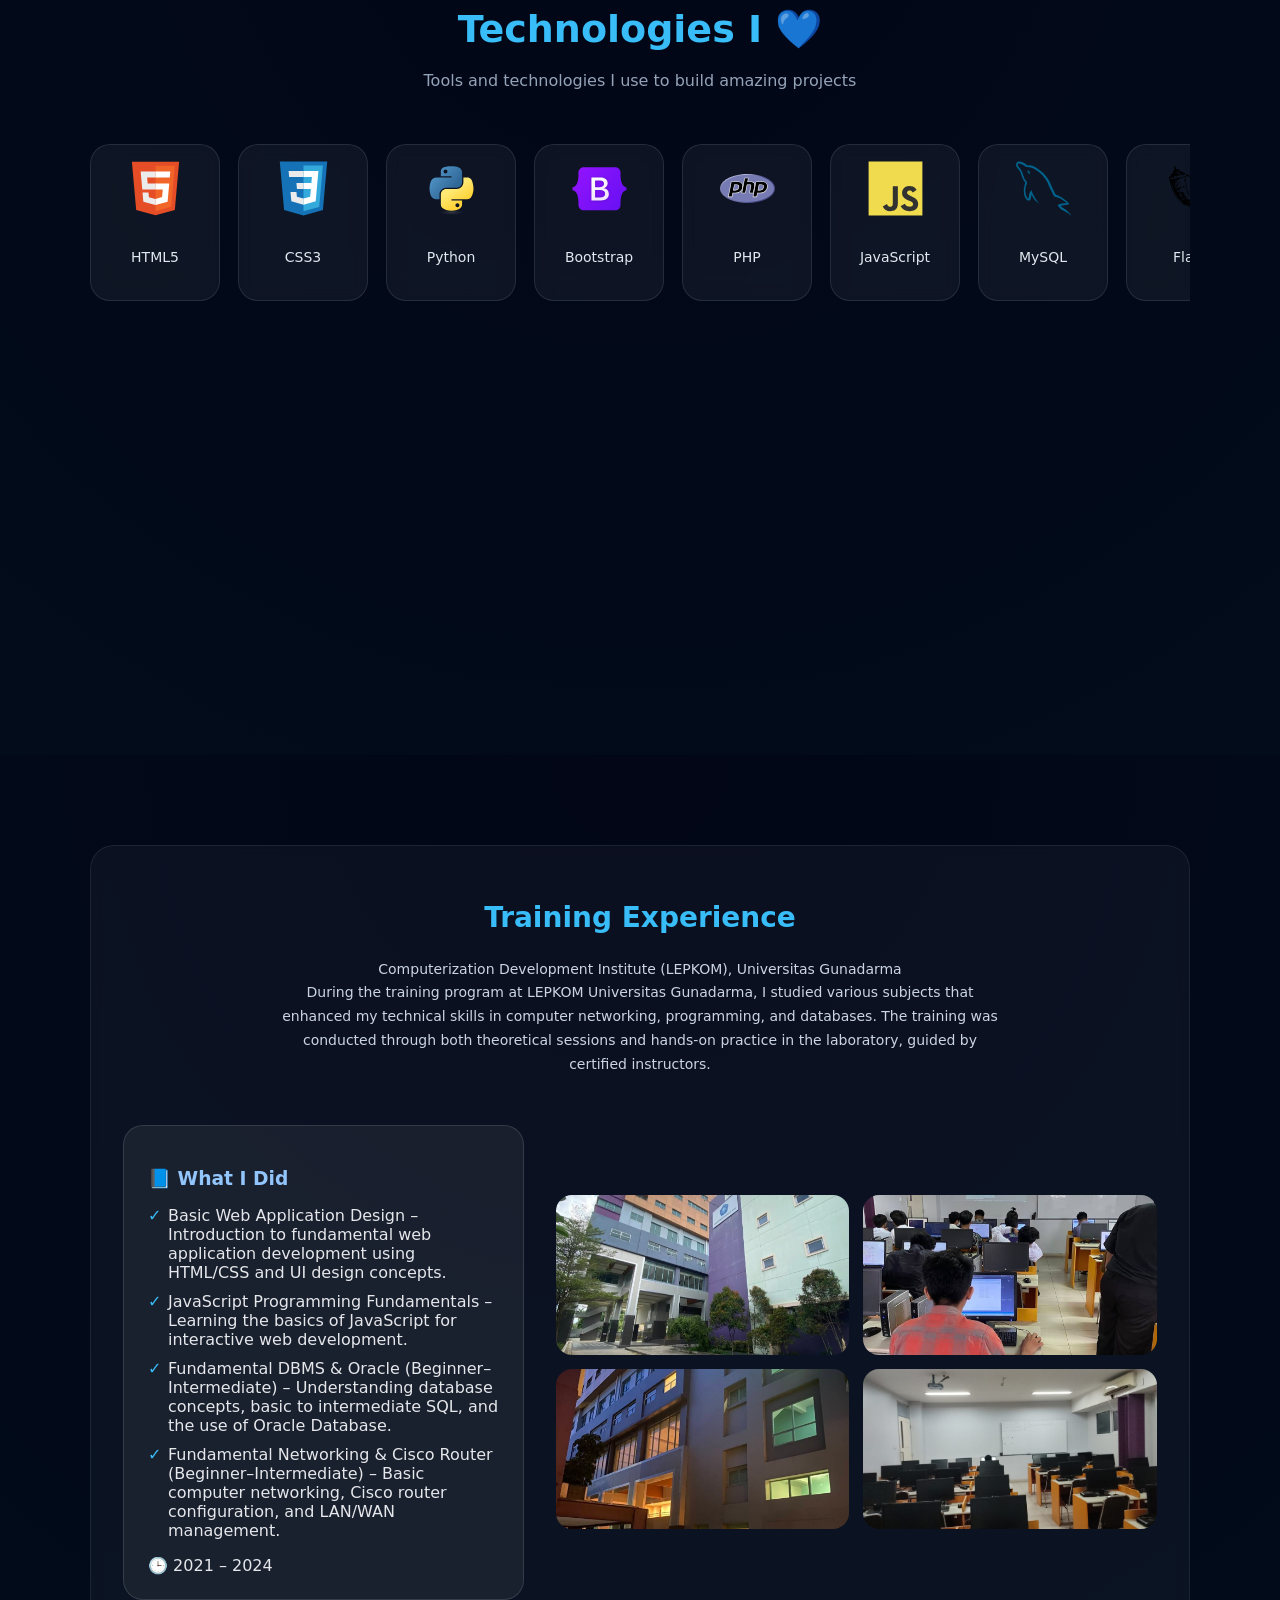
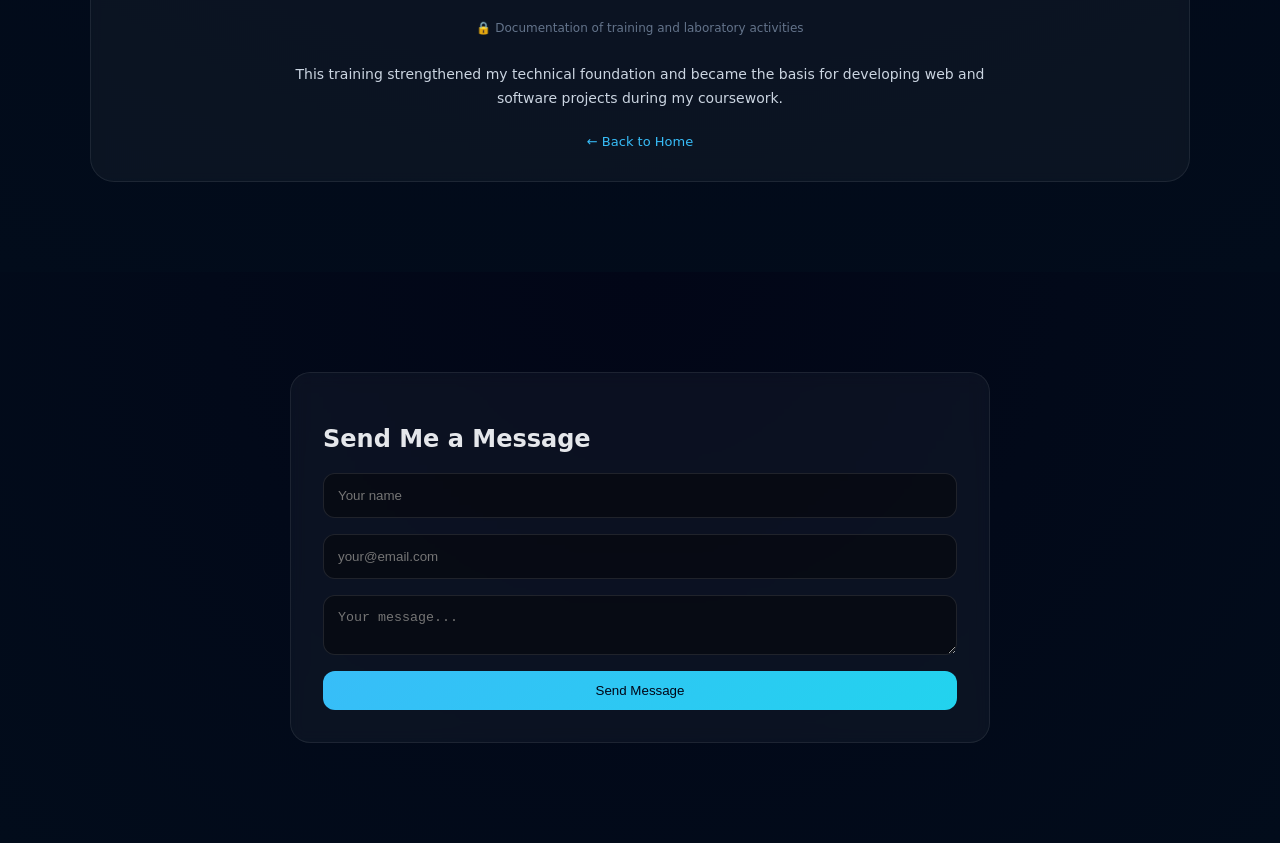
==== commit 30416553: "update portofolio" ====
--- a/about-view.html
+++ b/about-view.html
@@ -2,6 +2,7 @@
 <html lang="en">
 <head>
   <meta charset="UTF-8">
+  <meta name="viewport" content="width=device-width, initial-scale=1.0">
   <title>About Me - Dhiaz</title>
 
   <link rel="stylesheet" href="css/style.css">
@@ -341,5 +342,22 @@
     </div>
   </section>
 
+  <section class="contact-section">
+
+    <div class="contact-container">
+  
+      <h2>Send Me a Message</h2>
+  
+      <form action="send.php" method="POST" class="contact-form">
+        <input type="text" name="name" placeholder="Your name" required>
+        <input type="email" name="email" placeholder="your@email.com" required>
+        <textarea name="message" placeholder="Your message..." required></textarea>
+        <button type="submit" class="btn primary">Send Message</button>
+      </form>
+  
+    </div>
+  
+  </section>
+
 </body>
 </html>
--- a/css/style.css
+++ b/css/style.css
@@ -734,4 +734,49 @@
         grid-template-columns: 1fr;
         gap: 32px;
       }
-    }    +    }    
+
+    html, body {
+      overflow-x: hidden;
+    }
+
+    img {
+      max-width: 100%;
+      height: auto;
+    }
+
+    @media (max-width: 768px) {
+
+      .header-nav {
+        flex-direction: column;
+        gap: 16px;
+        text-align: center;
+      }
+
+      .nav-links {
+        flex-wrap: wrap;
+        justify-content: center;
+      }
+
+      .header {
+        padding: 60px 16px;
+      }
+
+      .cta {
+        justify-content: center;
+        flex-wrap: wrap;
+      }
+
+      .profile-img {
+        width: 110px;
+        height: 110px;
+      }
+
+      .section {
+        padding: 70px 16px;
+      }
+
+      .card {
+        width: 100%;
+      }
+    }
--- a/css/about-view.css
+++ b/css/about-view.css
@@ -294,4 +294,104 @@
   .assistant-content {
     grid-template-columns: 1fr;
   }
+}
+
+@media (max-width: 768px) {
+
+  .about-section,
+  .assistant-section,
+  .tech-section {
+    padding: 60px 18px;
+  }
+
+  .about-view,
+  .assistant-container {
+    padding: 20px;
+  }
+
+  .img-wrapper img {
+    max-width: 220px;
+    margin: 0 auto;
+  }
+
+  .about-header h2,
+  .tech-title {
+    font-size: 24px;
+  }
+
+  .about-text,
+  .assistant-header p,
+  .assistant-desc {
+    font-size: 13px;
+  }
+
+  .education-cards {
+    grid-template-columns: 1fr;
+  }
+
+  .btn-back,
+  .btn-center {
+    display: block;
+    margin: 24px auto 0;
+    text-align: center;
+  }
+
+  .tech-card {
+    min-width: 100px;
+    padding: 12px;
+  }
+
+  .tech-card img {
+    width: 40px;
+    height: 40px;
+  }
+
+  .assistant-gallery {
+    grid-template-columns: 1fr;
+  }
+
+  .assistant-gallery img {
+    height: 180px;
+  }
+}
+
+.contact-section {
+  padding: 100px 24px;
+  background: radial-gradient(circle at top, #020617, #020c1b);
+}
+
+.contact-container {
+  max-width: 700px;
+  margin: auto;
+  padding: 32px;
+
+  background: rgba(255,255,255,0.04);
+  border-radius: 20px;
+  border: 1px solid rgba(255,255,255,0.08);
+  backdrop-filter: blur(8px);
+}
+
+.contact-form {
+  display: flex;
+  flex-direction: column;
+  gap: 16px;
+}
+
+.contact-form input,
+.contact-form textarea {
+  padding: 14px;
+  border-radius: 12px;
+  border: 1px solid rgba(255,255,255,0.1);
+  background: rgba(0,0,0,0.4);
+  color: #e2e8f0;
+}
+
+.contact-form button {
+  background: linear-gradient(135deg, #38bdf8, #22d3ee);
+}
+
+@media (max-width: 768px) {
+  .contact-container {
+    padding: 20px;
+  }
 }
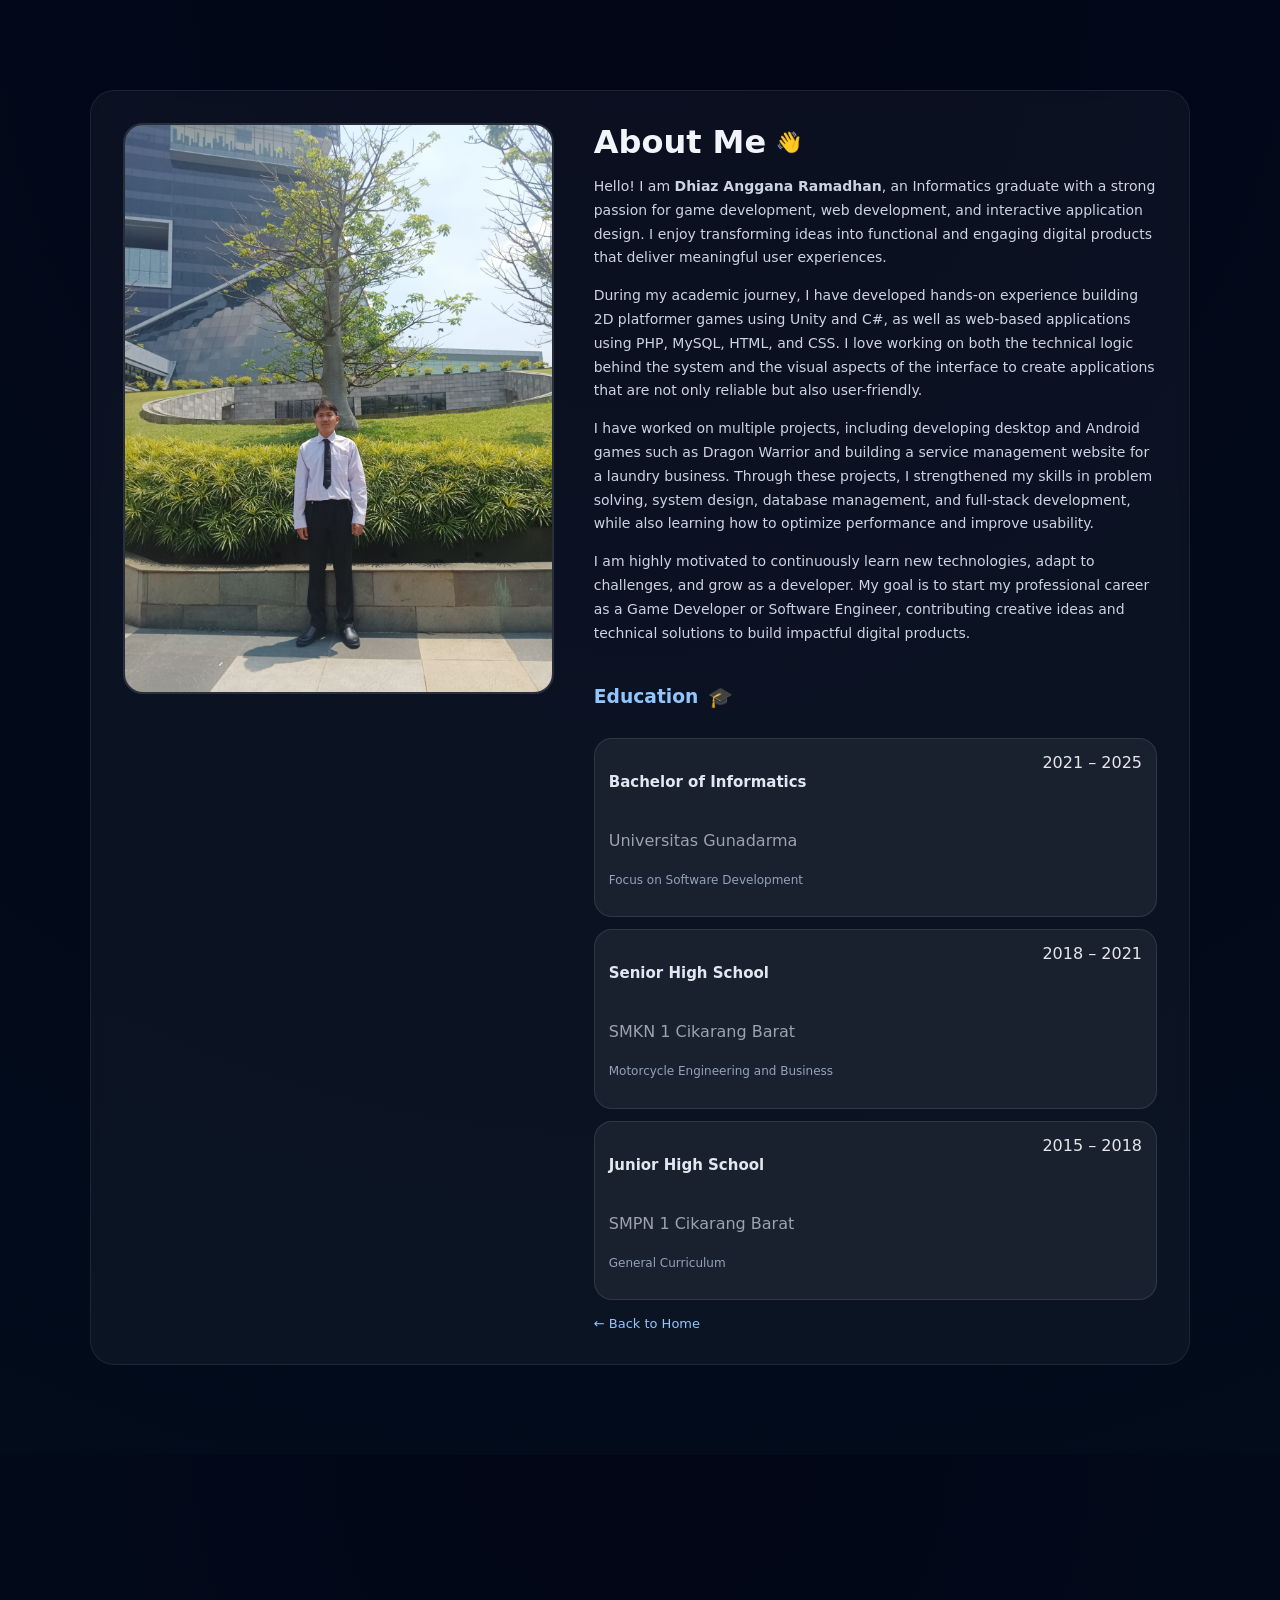
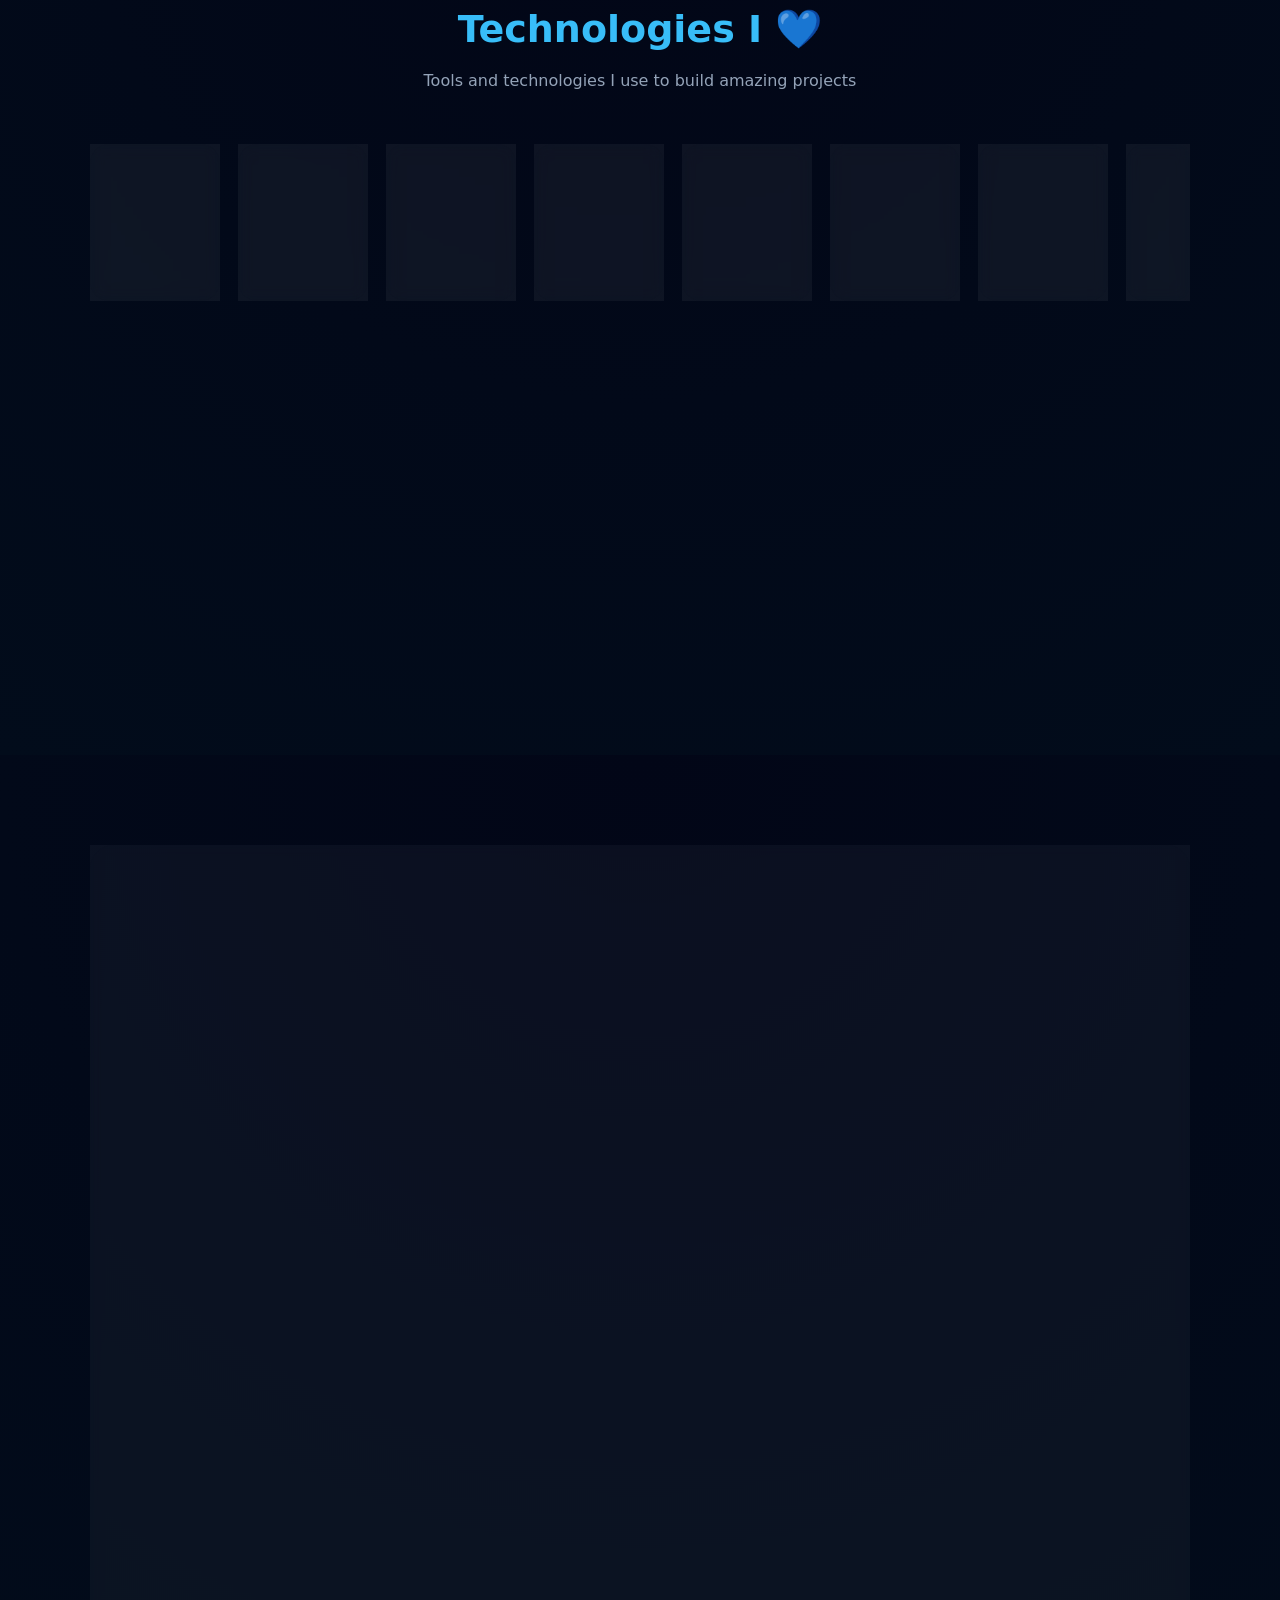
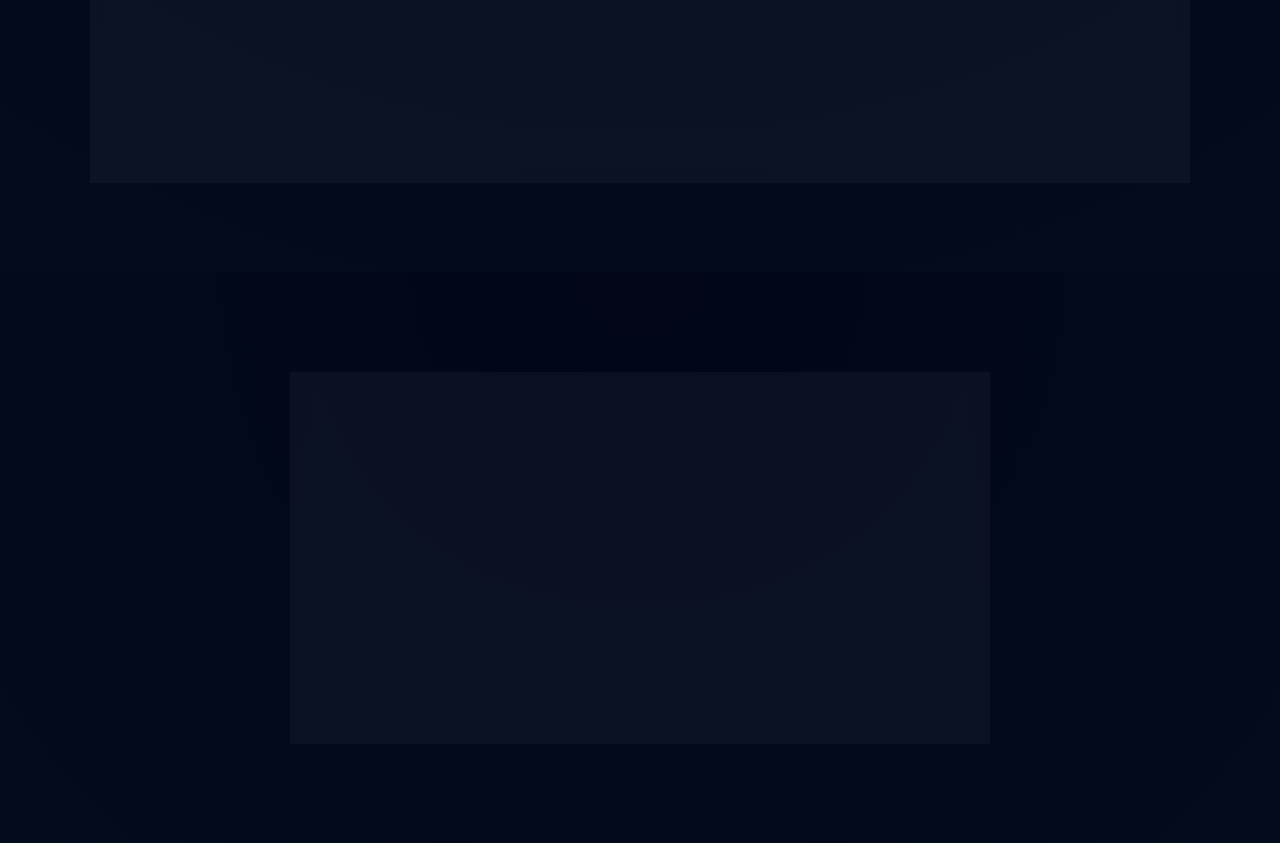
==== commit 1a0e73d5: "update portfolio" ====
--- a/about-view.html
+++ b/about-view.html
@@ -348,11 +348,18 @@
   
       <h2>Send Me a Message</h2>
   
-      <form action="send.php" method="POST" class="contact-form">
+      <form action="https://formspree.io/f/xyklwwkq" method="POST" class="contact-form">
+  
+        <input type="hidden" name="_subject" value="New Message from Portfolio">
+  
         <input type="text" name="name" placeholder="Your name" required>
+  
         <input type="email" name="email" placeholder="your@email.com" required>
+  
         <textarea name="message" placeholder="Your message..." required></textarea>
+  
         <button type="submit" class="btn primary">Send Message</button>
+  
       </form>
   
     </div>
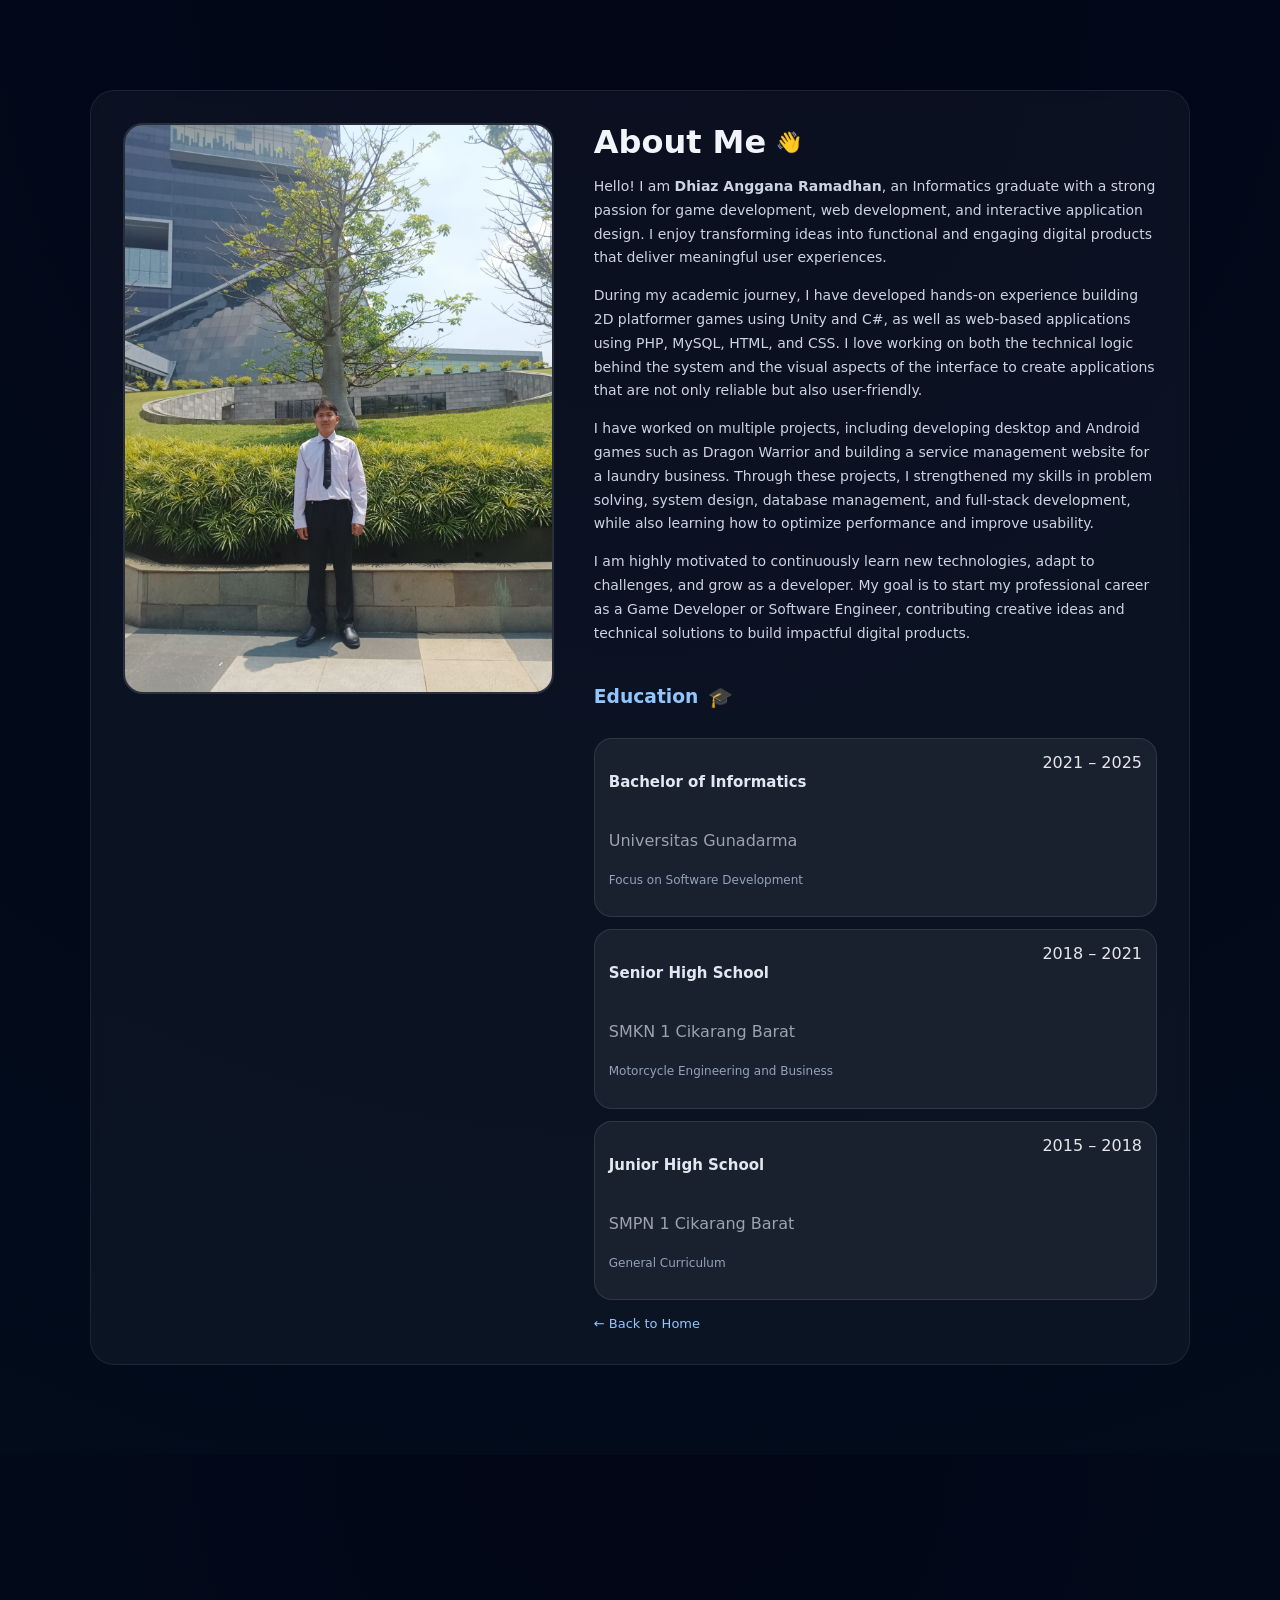
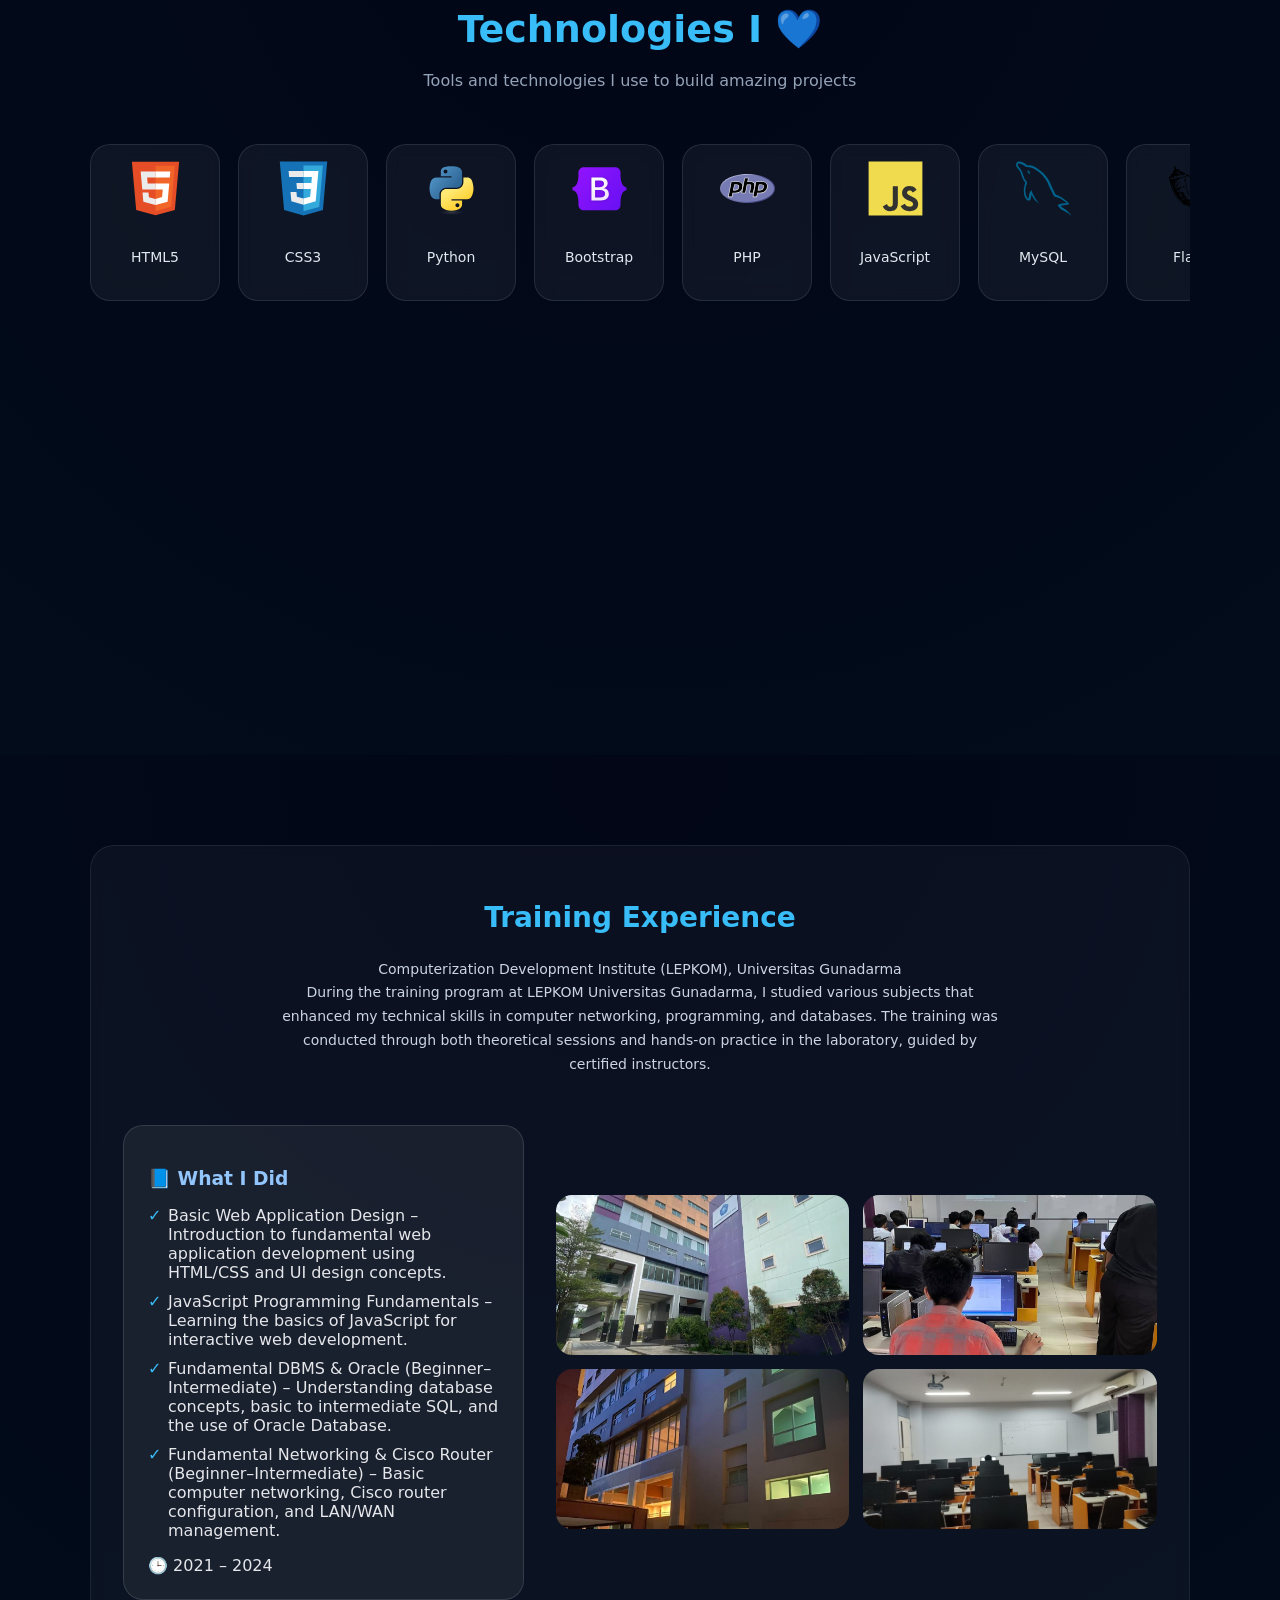
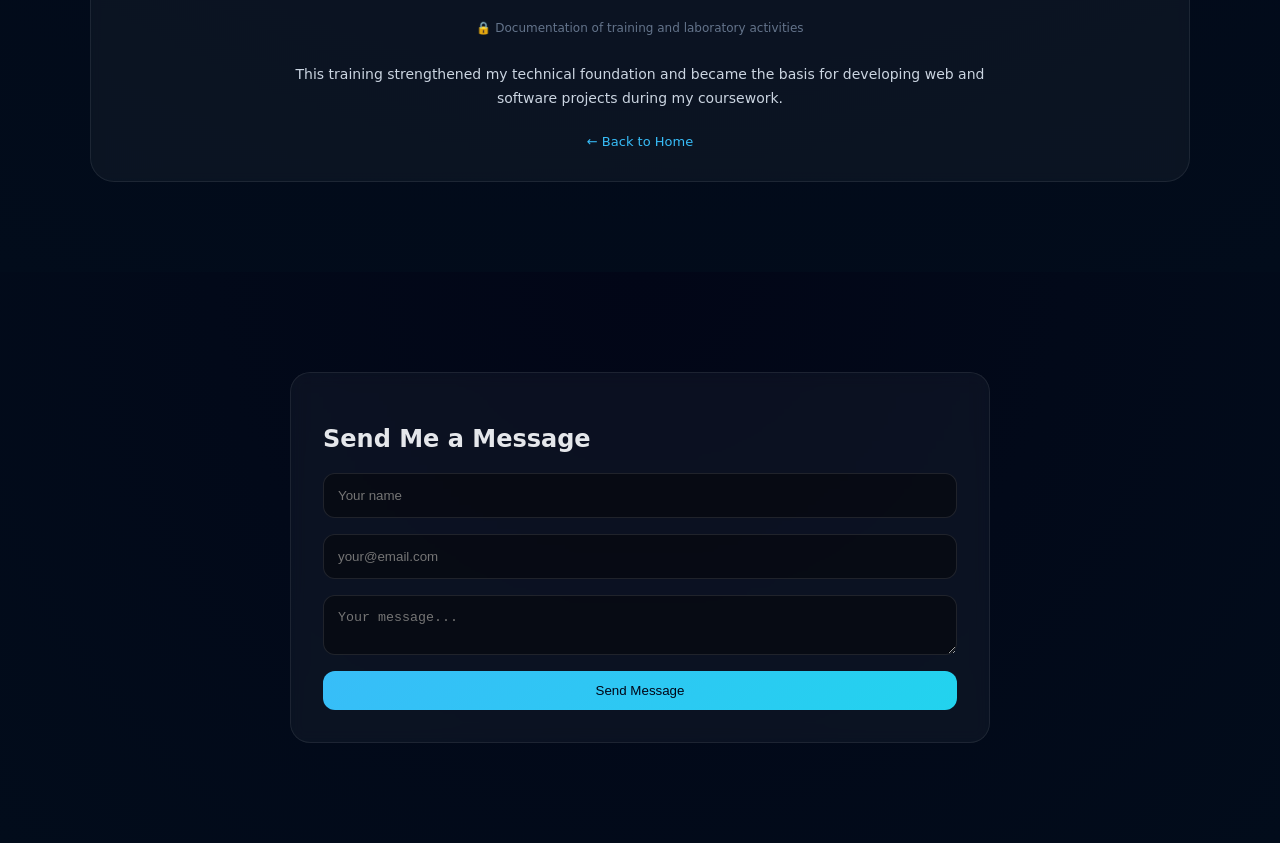
==== commit 152dee09: "update portfolio" ====
--- a/about-view.html
+++ b/about-view.html
@@ -351,6 +351,8 @@
       <form action="https://formspree.io/f/xyklwwkq" method="POST" class="contact-form">
   
         <input type="hidden" name="_subject" value="New Message from Portfolio">
+
+        <input type="hidden" name="_next" value="https://username.github.io/portfolio/thanks.html">
   
         <input type="text" name="name" placeholder="Your name" required>
   
